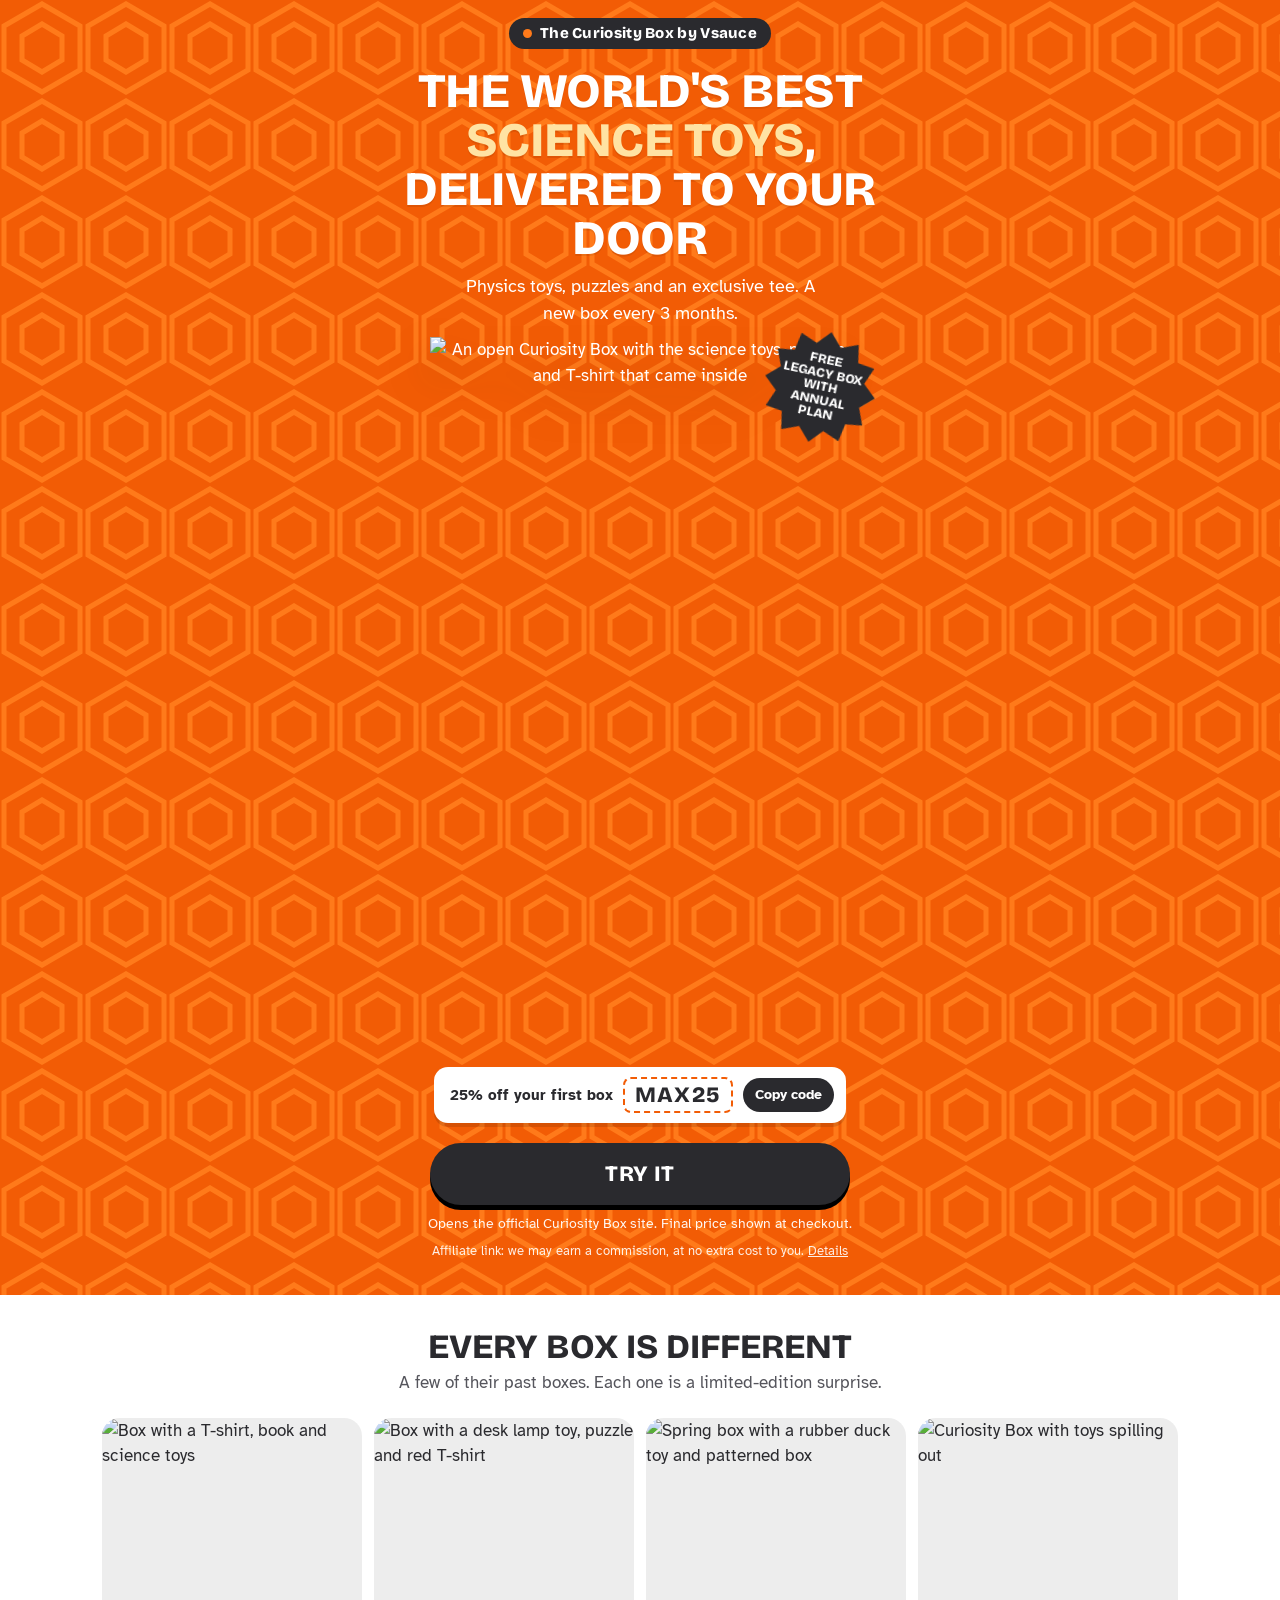
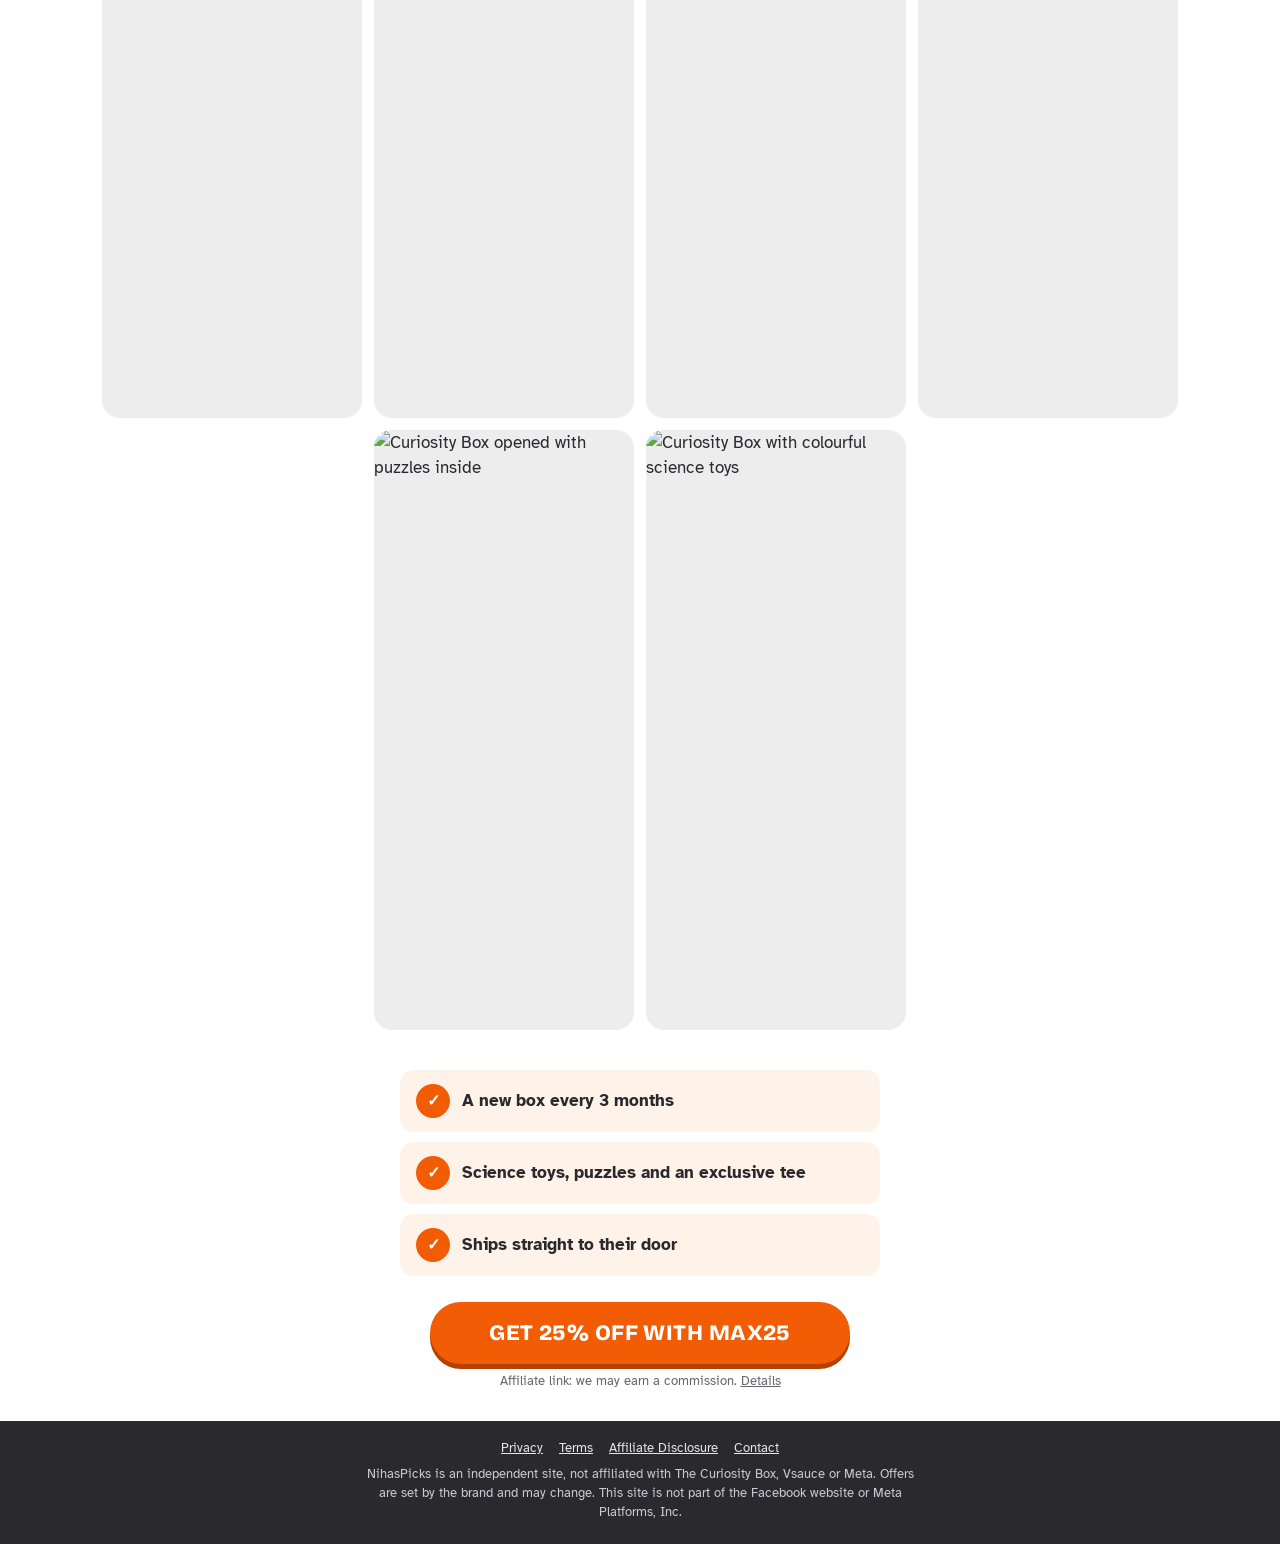
==== index.html @ 95ff89a7 "Lander: real box photos, past-boxes strip, disclosure moved under CTAs Co-Authored-By: Claude Opus 5" ====
<!doctype html>
<html lang="en">
<head>
<meta charset="utf-8">
<meta name="viewport" content="width=device-width,initial-scale=1,viewport-fit=cover">
<title>The World's Best Science Toys, Delivered | NihasPicks</title>
<meta name="description" content="The Curiosity Box from Vsauce: science toys, puzzles and an exclusive tee, delivered every 3 months. 25% off the first box with code MAX25.">
<link rel="canonical" href="https://nihaspicks.com/">
<meta name="theme-color" content="#F25C05">
<link rel="icon" href="/favicon.svg" type="image/svg+xml">
<link rel="preload" href="/assets/fonts/bricolage-grotesque-latin-800-normal.woff2" as="font" type="font/woff2" crossorigin>
<script defer src="/assets/main.js?v=1795293245"></script>
<style>
@font-face{font-family:"Bricolage";src:url(/assets/fonts/bricolage-grotesque-latin-800-normal.woff2) format("woff2");font-weight:800;font-display:swap}
@font-face{font-family:"Atkinson";src:url(/assets/fonts/atkinson-hyperlegible-latin-400-normal.woff2) format("woff2");font-weight:400;font-display:swap}
@font-face{font-family:"Atkinson";src:url(/assets/fonts/atkinson-hyperlegible-latin-700-normal.woff2) format("woff2");font-weight:700;font-display:swap}
:root{--orange:#F25C05;--orange-2:#FF7A1A;--cream:#FFE3A3;--char:#2A2A2E}
*{box-sizing:border-box}
html,body{margin:0}
body{font:400 17px/1.5 "Atkinson",system-ui,sans-serif;color:var(--char);background:#fff}
a{color:inherit}
:focus-visible{outline:3px solid var(--cream);outline-offset:3px}

.top{font-size:12px;text-align:center;color:#fff;opacity:.9;padding:8px 14px}
.top a{color:#fff}

.banner{position:relative;overflow:hidden;color:#fff;text-align:center;padding:18px 20px 34px;
  background-color:var(--orange);
  background-image:url("data:image/svg+xml,%3Csvg xmlns='http://www.w3.org/2000/svg' width='84' height='97' viewBox='0 0 84 97'%3E%3Cg fill='none' stroke='%23FF7A1A' stroke-width='5'%3E%3Cpath d='M42 4 L80 26 L80 70 L42 92 L4 70 L4 26 Z'/%3E%3Cpath d='M42 24 L62 36 L62 60 L42 72 L22 60 L22 36 Z'/%3E%3C/g%3E%3C/svg%3E");
  background-size:84px 97px}
.inner{max-width:520px;margin:0 auto;position:relative}
.brand{font:800 15px/1 "Bricolage",sans-serif;letter-spacing:.02em;display:inline-flex;gap:8px;align-items:center;background:var(--char);color:#fff;padding:8px 14px;border-radius:999px}
.brand i{width:9px;height:9px;border-radius:50%;background:var(--orange-2)}
h1{font:800 clamp(30px,8.6vw,48px)/1.02 "Bricolage",sans-serif;text-transform:uppercase;letter-spacing:-.01em;margin:18px 0 10px;text-shadow:0 2px 0 rgba(0,0,0,.08)}
h1 span{color:var(--cream)}
.sub{font-size:18px;margin:0 auto 6px;max-width:30ch}

.stage{position:relative}

.burst{position:absolute;right:-4px;top:-6px;width:112px;height:112px;display:flex;align-items:center;justify-content:center;text-align:center;padding:14px;
  font:800 13px/1.05 "Bricolage",sans-serif;text-transform:uppercase;color:#fff;background:var(--char);transform:rotate(12deg);
  clip-path:polygon(50% 0,61% 12%,76% 6%,79% 22%,94% 24%,88% 39%,100% 50%,88% 61%,94% 76%,79% 78%,76% 94%,61% 88%,50% 100%,39% 88%,24% 94%,21% 78%,6% 76%,12% 61%,0 50%,12% 39%,6% 24%,21% 22%,24% 6%,39% 12%)}
@media(min-width:560px){.burst{right:24px}}

.code{display:inline-flex;flex-wrap:wrap;justify-content:center;align-items:center;gap:10px;margin:12px 0 0;background:#fff;color:var(--char);border-radius:14px;padding:10px 12px 10px 16px;font-size:15px;font-weight:700;box-shadow:0 4px 0 rgba(0,0,0,.12)}
.code b{font:800 22px/1 "Bricolage",sans-serif;letter-spacing:.06em;border:2px dashed var(--orange);padding:5px 10px;border-radius:8px}
.code button{font:700 14px/1 "Atkinson",sans-serif;border:0;background:var(--char);color:#fff;border-radius:999px;padding:10px 12px;cursor:pointer}

.cta{display:block;max-width:420px;margin:20px auto 8px;background:var(--char);color:#fff;text-decoration:none;font:800 22px/1 "Bricolage",sans-serif;text-transform:uppercase;letter-spacing:.02em;border-radius:999px;padding:20px 24px;box-shadow:0 5px 0 #000}
.cta:active{transform:translateY(3px);box-shadow:0 2px 0 #000}
.note{font-size:14px;opacity:.95;margin:0}

.foot{background:var(--char);color:#c9c9cf;font-size:12.5px;padding:18px 20px 22px;text-align:center}
.foot nav{display:flex;flex-wrap:wrap;justify-content:center;gap:4px 16px;margin-bottom:8px}
.foot a{color:#e6e6ea}
.foot p{max-width:560px;margin:0 auto}

.consent{position:fixed;left:12px;right:12px;bottom:12px;max-width:520px;margin:0 auto;background:#fff;color:var(--char);border-radius:12px;box-shadow:0 14px 30px -12px rgba(0,0,0,.35);padding:16px 18px;font-size:15px;z-index:30;display:none}
.consent.show{display:block}
.consent .row{display:flex;gap:10px;margin-top:12px}
.consent button{flex:1;border-radius:999px;padding:11px;font:700 15px/1 "Atkinson",sans-serif;cursor:pointer;border:1px solid #ccc;background:#fff}
.consent button.primary{background:var(--char);color:#fff;border-color:var(--char)}
@media (prefers-reduced-motion:no-preference){.hero-img{animation:pop .6s cubic-bezier(.2,1.4,.4,1) both}@keyframes pop{from{transform:translateY(16px) scale(.94);opacity:0}}}

.hero-img{width:min(420px,92vw);margin:10px auto 0;display:block;filter:drop-shadow(0 22px 22px rgba(80,25,0,.35))}
.stage{position:relative}
.disc{font-size:12.5px;opacity:.9;margin:8px 0 0}
.disc a{color:#fff}

.boxes{background:#fff;color:var(--char);padding:34px 0 30px}
.boxes h2{font:800 clamp(24px,6vw,34px)/1.05 "Bricolage",sans-serif;text-transform:uppercase;text-align:center;margin:0 20px 6px}
.boxes .lead{text-align:center;color:#55555c;margin:0 20px 18px}
.strip{display:flex;gap:12px;overflow-x:auto;scroll-snap-type:x mandatory;padding:4px 20px 14px;-webkit-overflow-scrolling:touch;scrollbar-width:none}
.strip::-webkit-scrollbar{display:none}
.strip figure{flex:0 0 72%;max-width:300px;margin:0;scroll-snap-align:center;background:#EDEDED;border-radius:18px;overflow:hidden}
.strip img{width:100%;aspect-ratio:1/1;object-fit:cover;display:block}
@media(min-width:900px){.strip{justify-content:center;flex-wrap:wrap;overflow:visible}.strip figure{flex-basis:260px}}
.hint{text-align:center;font-size:13px;color:#8a8a90;margin:0}
@media(min-width:900px){.hint{display:none}}

.facts{display:grid;gap:10px;max-width:520px;margin:26px auto 0;padding:0 20px;list-style:none}
.facts li{display:flex;gap:12px;align-items:center;background:#FFF3E9;border-radius:14px;padding:14px 16px;font-weight:700}
.facts li span{flex:0 0 34px;height:34px;border-radius:50%;background:var(--orange);color:#fff;display:flex;align-items:center;justify-content:center;font:800 16px/1 "Bricolage",sans-serif}
.again{max-width:520px;margin:0 auto;padding:6px 20px 0;text-align:center}
.again .cta{background:var(--orange);box-shadow:0 5px 0 #B54100}
.again .disc{color:#55555c}
.again .disc a{color:#55555c}
</style>
</head>
<body data-page="lander">

<main class="banner">
  <div class="inner">
    <span class="brand"><i></i>The Curiosity Box by Vsauce</span>
    <h1>The world's best <span>science toys</span>, delivered to your door</h1>
    <p class="sub">Physics toys, puzzles and an exclusive tee. A new box every 3 months.</p>

    <div class="stage">
      <img class="hero-img" src="https://cdn.shopify.com/s/files/1/0328/3602/6508/files/golden2024_setting_v2_1.png?width=900" width="900" height="718" alt="An open Curiosity Box with the science toys, puzzles and T-shirt that came inside" fetchpriority="high">
      <div class="burst">Free Legacy Box with annual plan</div>
    </div>

    <div class="code">25% off your first box <b>MAX25</b><button type="button" data-copy="MAX25">Copy code</button></div>

    <a class="cta" data-aff="home-cta" href="https://www.curiositybox.com/" data-href="https://afflat3e3.com/trk/lnk/993DE469-B85B-4026-9155-A42C27ABB56F/?o=26664&c=918277&a=804963&k=B3D18B2675C9BDAA4F6B37AB9E8E73CF&l=29279">Try it</a>
    <p class="note">Opens the official Curiosity Box site. Final price shown at checkout.</p>
    <p class="disc">Affiliate link: we may earn a commission, at no extra cost to you. <a href="/disclosure/">Details</a></p>
  </div>
</main>

<section class="boxes">
  <h2>Every box is different</h2>
  <p class="lead">A few of their past boxes. Each one is a limited-edition surprise.</p>
  <div class="strip">
      <figure><img src="https://cdn.shopify.com/s/files/1/0328/3602/6508/files/Group_118048.jpg?width=600" width="600" height="600" loading="lazy" alt="Box with a T-shirt, book and science toys"></figure>
      <figure><img src="https://cdn.shopify.com/s/files/1/0328/3602/6508/files/Group_118019.jpg?width=600" width="600" height="600" loading="lazy" alt="Box with a desk lamp toy, puzzle and red T-shirt"></figure>
      <figure><img src="https://cdn.shopify.com/s/files/1/0328/3602/6508/files/spring-box.png?width=600" width="600" height="600" loading="lazy" alt="Spring box with a rubber duck toy and patterned box"></figure>
      <figure><img src="https://cdn.shopify.com/s/files/1/0328/3602/6508/files/Group_10.png?width=600" width="600" height="600" loading="lazy" alt="Curiosity Box with toys spilling out"></figure>
      <figure><img src="https://cdn.shopify.com/s/files/1/0328/3602/6508/files/Group_9_1.png?width=600" width="600" height="600" loading="lazy" alt="Curiosity Box opened with puzzles inside"></figure>
      <figure><img src="https://cdn.shopify.com/s/files/1/0328/3602/6508/files/Group_8.png?width=600" width="600" height="600" loading="lazy" alt="Curiosity Box with colourful science toys"></figure>
  </div>
  <p class="hint">Swipe to see more</p>

  <ul class="facts">
    <li><span>✓</span>A new box every 3 months</li>
    <li><span>✓</span>Science toys, puzzles and an exclusive tee</li>
    <li><span>✓</span>Ships straight to their door</li>
  </ul>

  <div class="again">
    <a class="cta" data-aff="cta-bottom" href="https://www.curiositybox.com/" data-href="https://afflat3e3.com/trk/lnk/993DE469-B85B-4026-9155-A42C27ABB56F/?o=26664&c=918277&a=804963&k=B3D18B2675C9BDAA4F6B37AB9E8E73CF&l=29279">Get 25% off with MAX25</a>
    <p class="disc">Affiliate link: we may earn a commission. <a href="/disclosure/">Details</a></p>
  </div>
</section>

<footer class="foot">
  <nav><a href="/privacy/">Privacy</a><a href="/terms/">Terms</a><a href="/disclosure/">Affiliate Disclosure</a><a href="/contact/">Contact</a></nav>
  <p>NihasPicks is an independent site, not affiliated with The Curiosity Box, Vsauce or Meta. Offers are set by the brand and may change. This site is not part of the Facebook website or Meta Platforms, Inc.</p>
</footer>
</body>
</html>
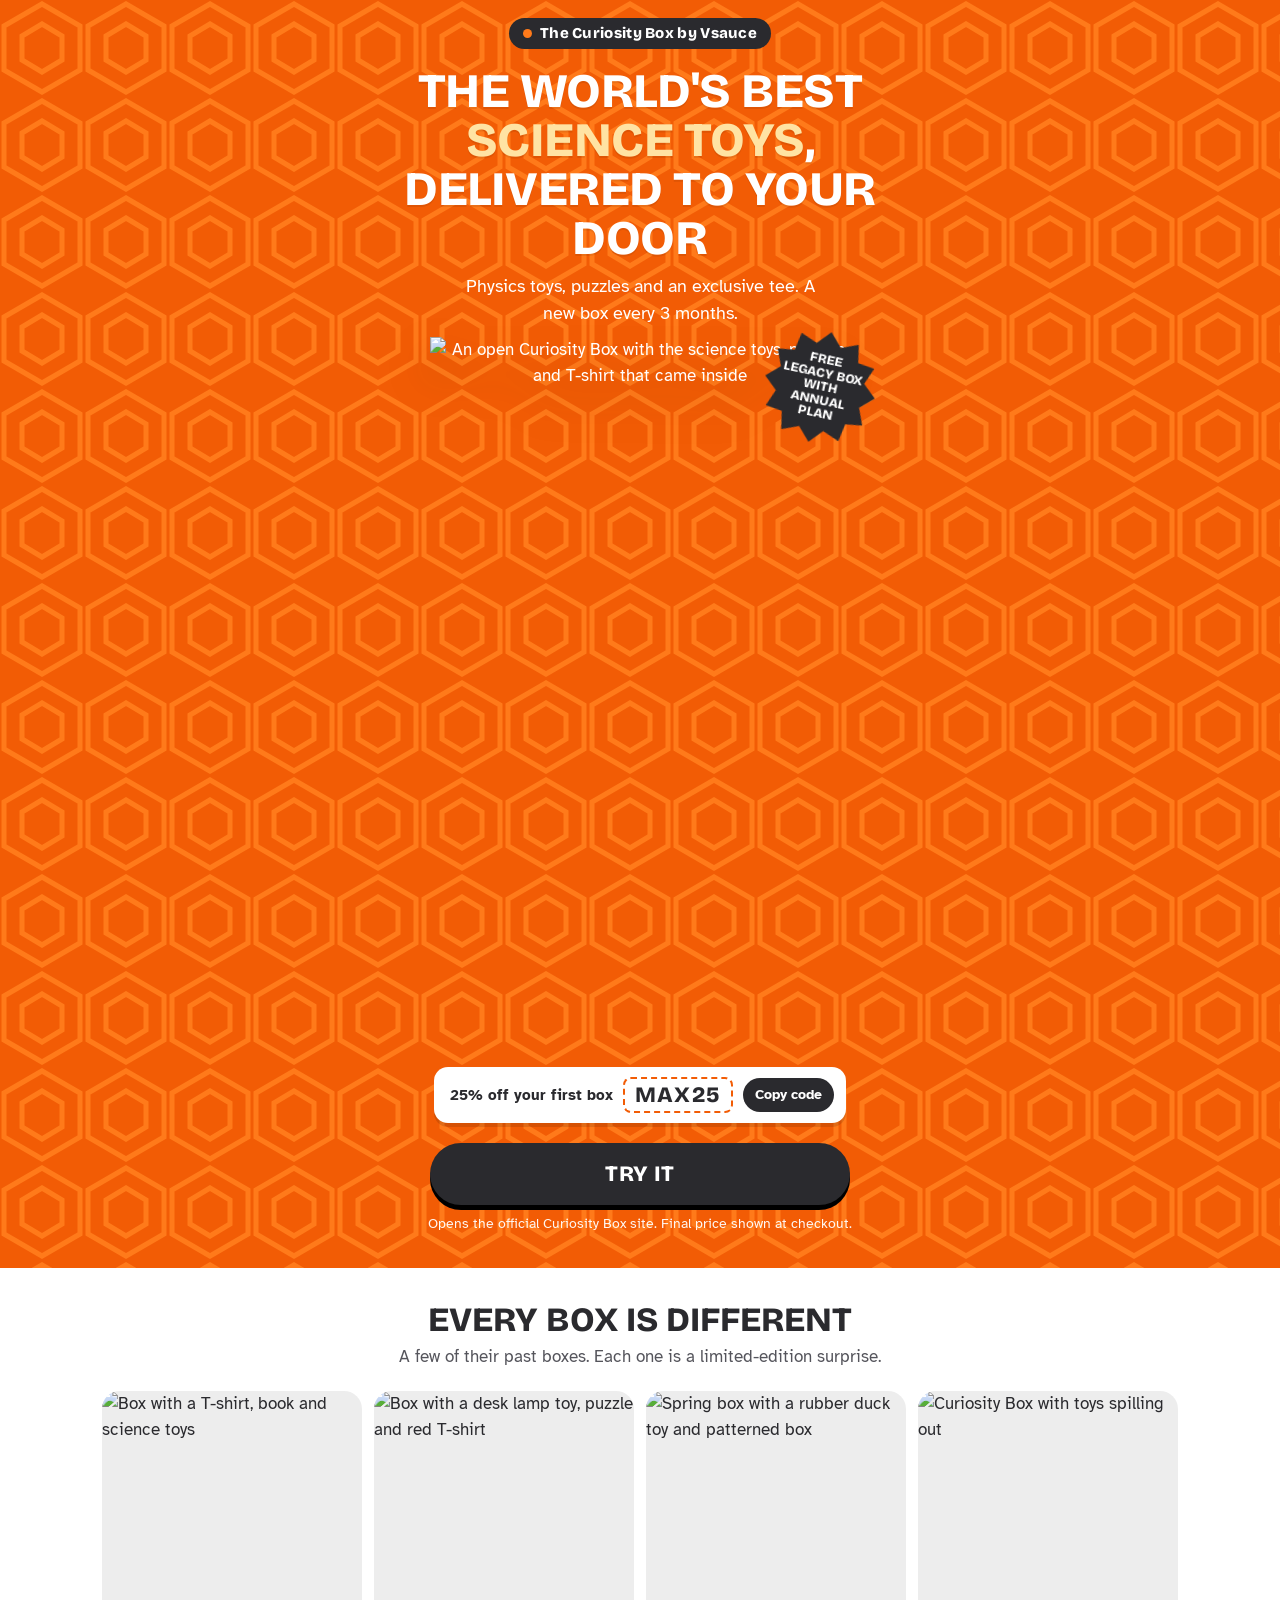
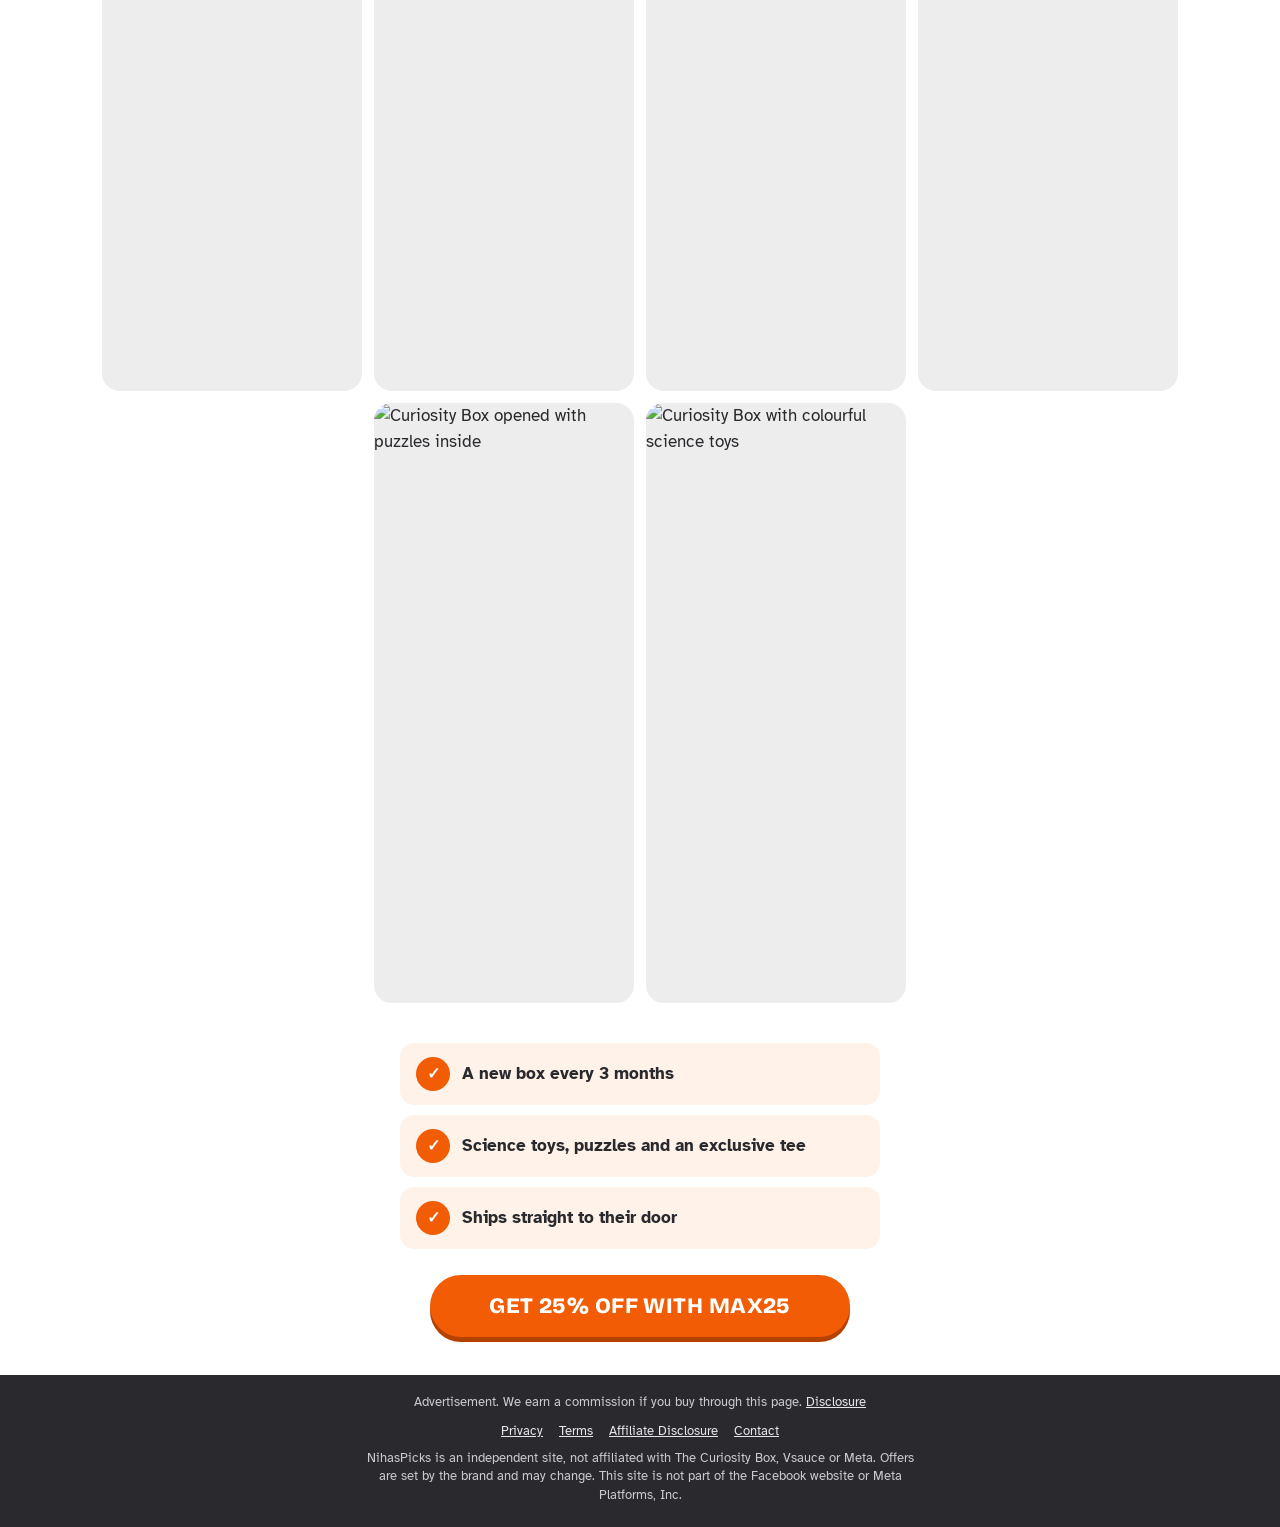
==== commit 6579b471: "Move affiliate disclosure to page footer Co-Authored-By: Claude Opus 5.5 <noreply@anthropic.com> Cla" ====
--- a/index.html
+++ b/index.html
@@ -104,7 +104,6 @@
 
     <a class="cta" data-aff="home-cta" href="https://www.curiositybox.com/" data-href="https://afflat3e3.com/trk/lnk/993DE469-B85B-4026-9155-A42C27ABB56F/?o=26664&c=918277&a=804963&k=B3D18B2675C9BDAA4F6B37AB9E8E73CF&l=29279">Try it</a>
     <p class="note">Opens the official Curiosity Box site. Final price shown at checkout.</p>
-    <p class="disc">Affiliate link: we may earn a commission, at no extra cost to you. <a href="/disclosure/">Details</a></p>
   </div>
 </main>
 
@@ -129,11 +128,11 @@
 
   <div class="again">
     <a class="cta" data-aff="cta-bottom" href="https://www.curiositybox.com/" data-href="https://afflat3e3.com/trk/lnk/993DE469-B85B-4026-9155-A42C27ABB56F/?o=26664&c=918277&a=804963&k=B3D18B2675C9BDAA4F6B37AB9E8E73CF&l=29279">Get 25% off with MAX25</a>
-    <p class="disc">Affiliate link: we may earn a commission. <a href="/disclosure/">Details</a></p>
   </div>
 </section>
 
 <footer class="foot">
+  <p style="margin-bottom:10px">Advertisement. We earn a commission if you buy through this page. <a href="/disclosure/">Disclosure</a></p>
   <nav><a href="/privacy/">Privacy</a><a href="/terms/">Terms</a><a href="/disclosure/">Affiliate Disclosure</a><a href="/contact/">Contact</a></nav>
   <p>NihasPicks is an independent site, not affiliated with The Curiosity Box, Vsauce or Meta. Offers are set by the brand and may change. This site is not part of the Facebook website or Meta Platforms, Inc.</p>
 </footer>
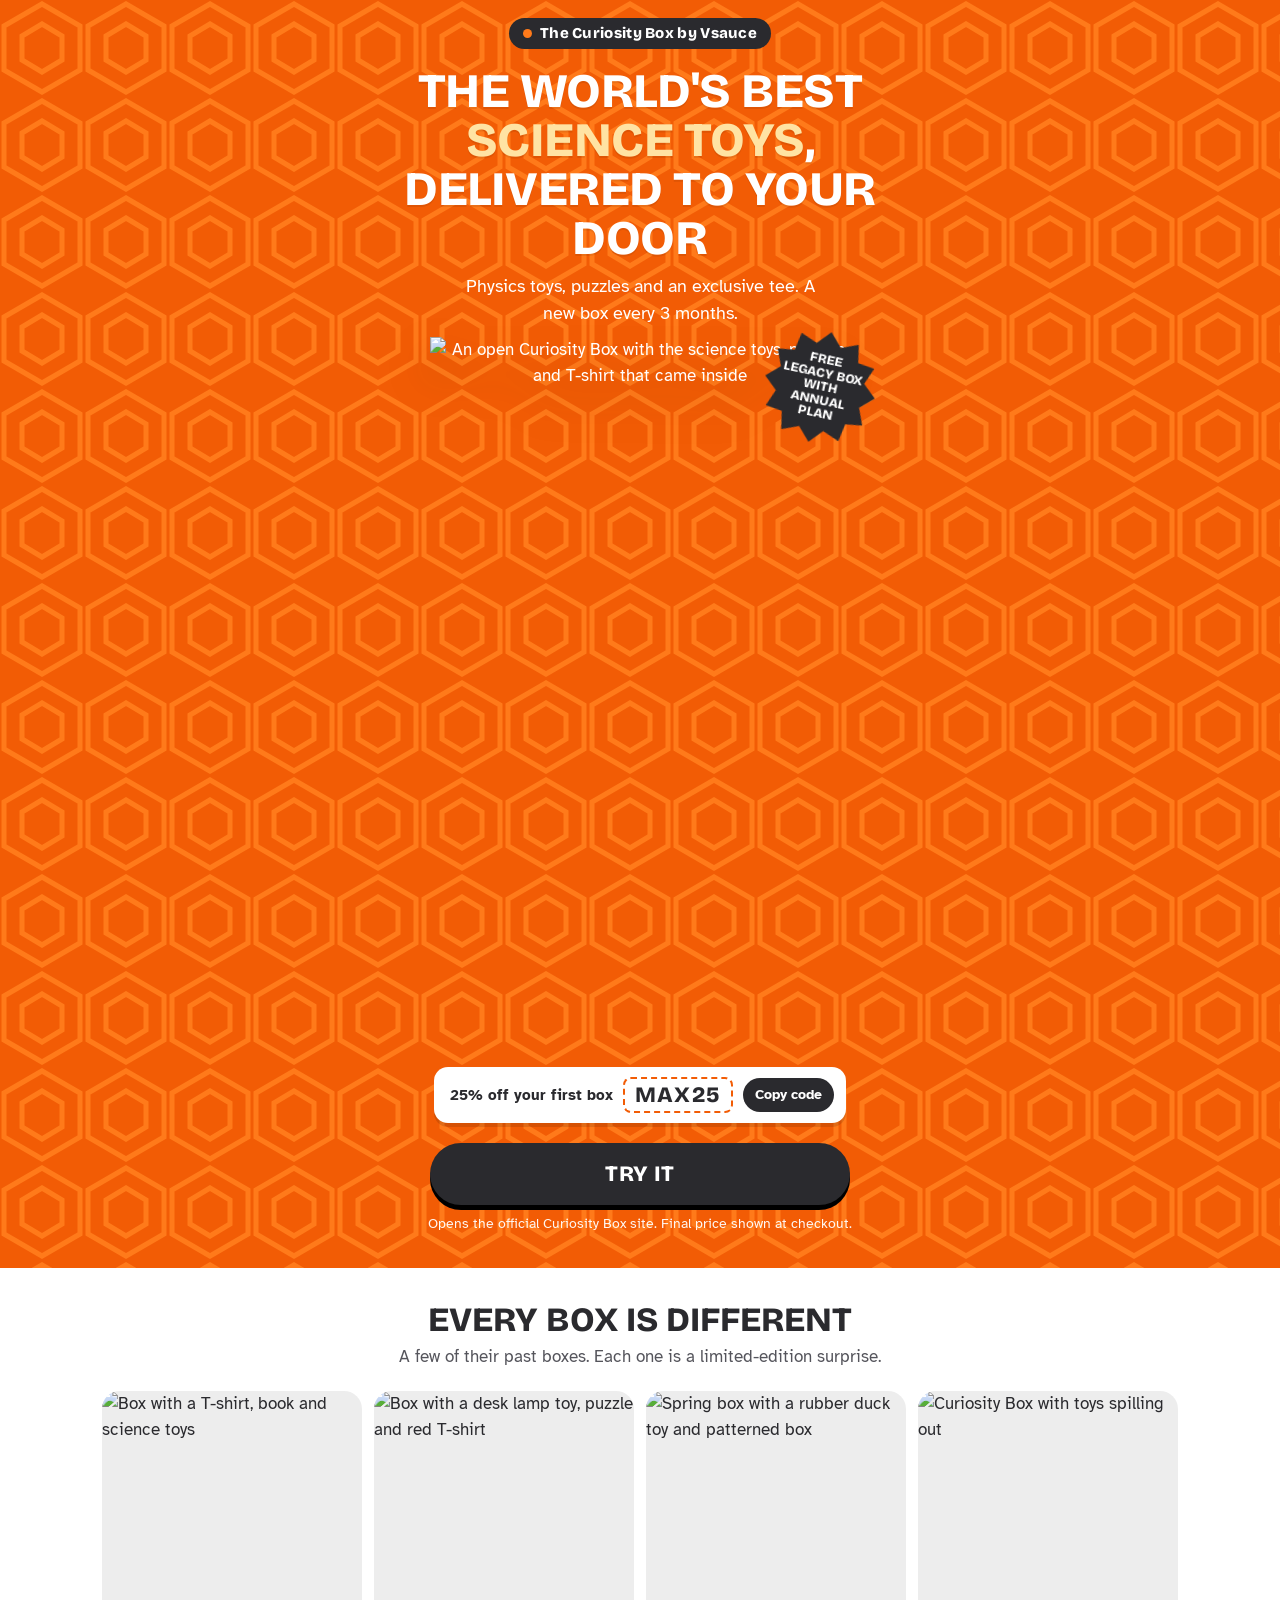
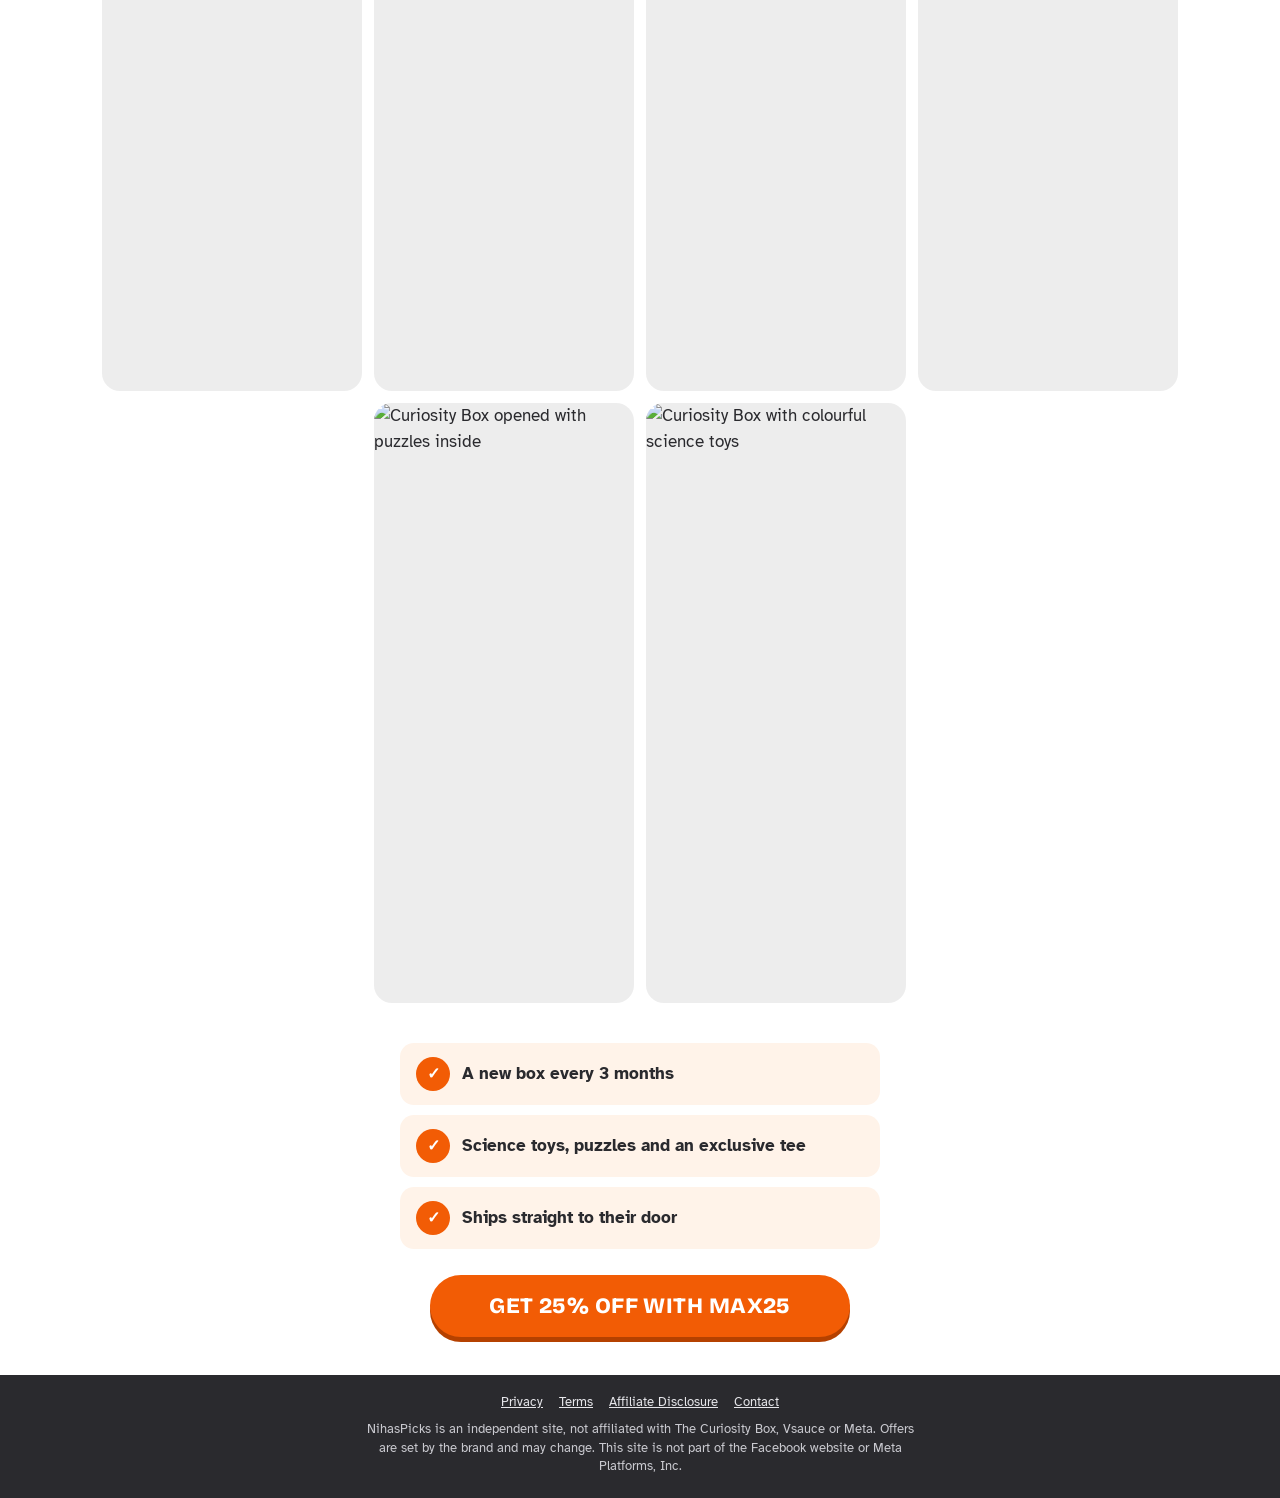
==== commit e17f1ad4: "Remove footer advertisement line Co-Authored-By: Claude Opus 5.5 <noreply@anthropic.com> Claude-Sess" ====
--- a/index.html
+++ b/index.html
@@ -132,7 +132,6 @@
 </section>
 
 <footer class="foot">
-  <p style="margin-bottom:10px">Advertisement. We earn a commission if you buy through this page. <a href="/disclosure/">Disclosure</a></p>
   <nav><a href="/privacy/">Privacy</a><a href="/terms/">Terms</a><a href="/disclosure/">Affiliate Disclosure</a><a href="/contact/">Contact</a></nav>
   <p>NihasPicks is an independent site, not affiliated with The Curiosity Box, Vsauce or Meta. Offers are set by the brand and may change. This site is not part of the Facebook website or Meta Platforms, Inc.</p>
 </footer>
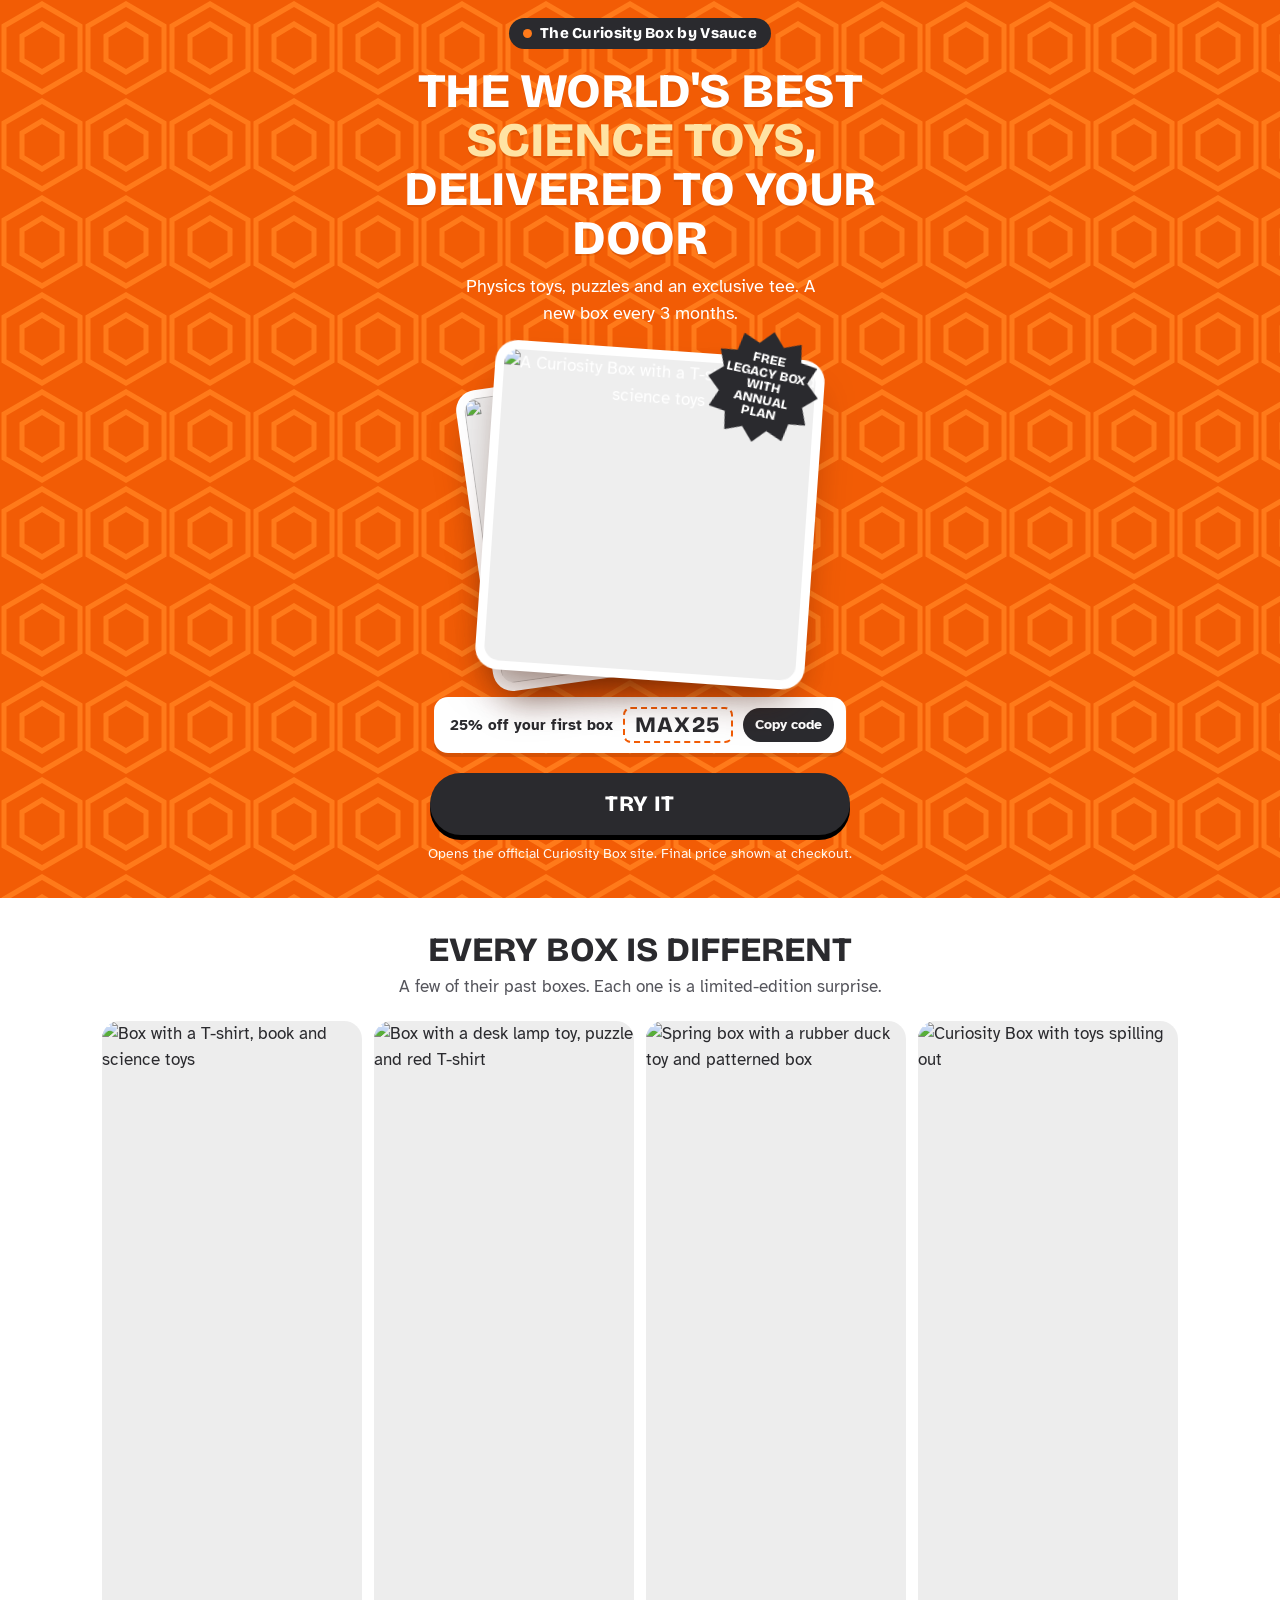
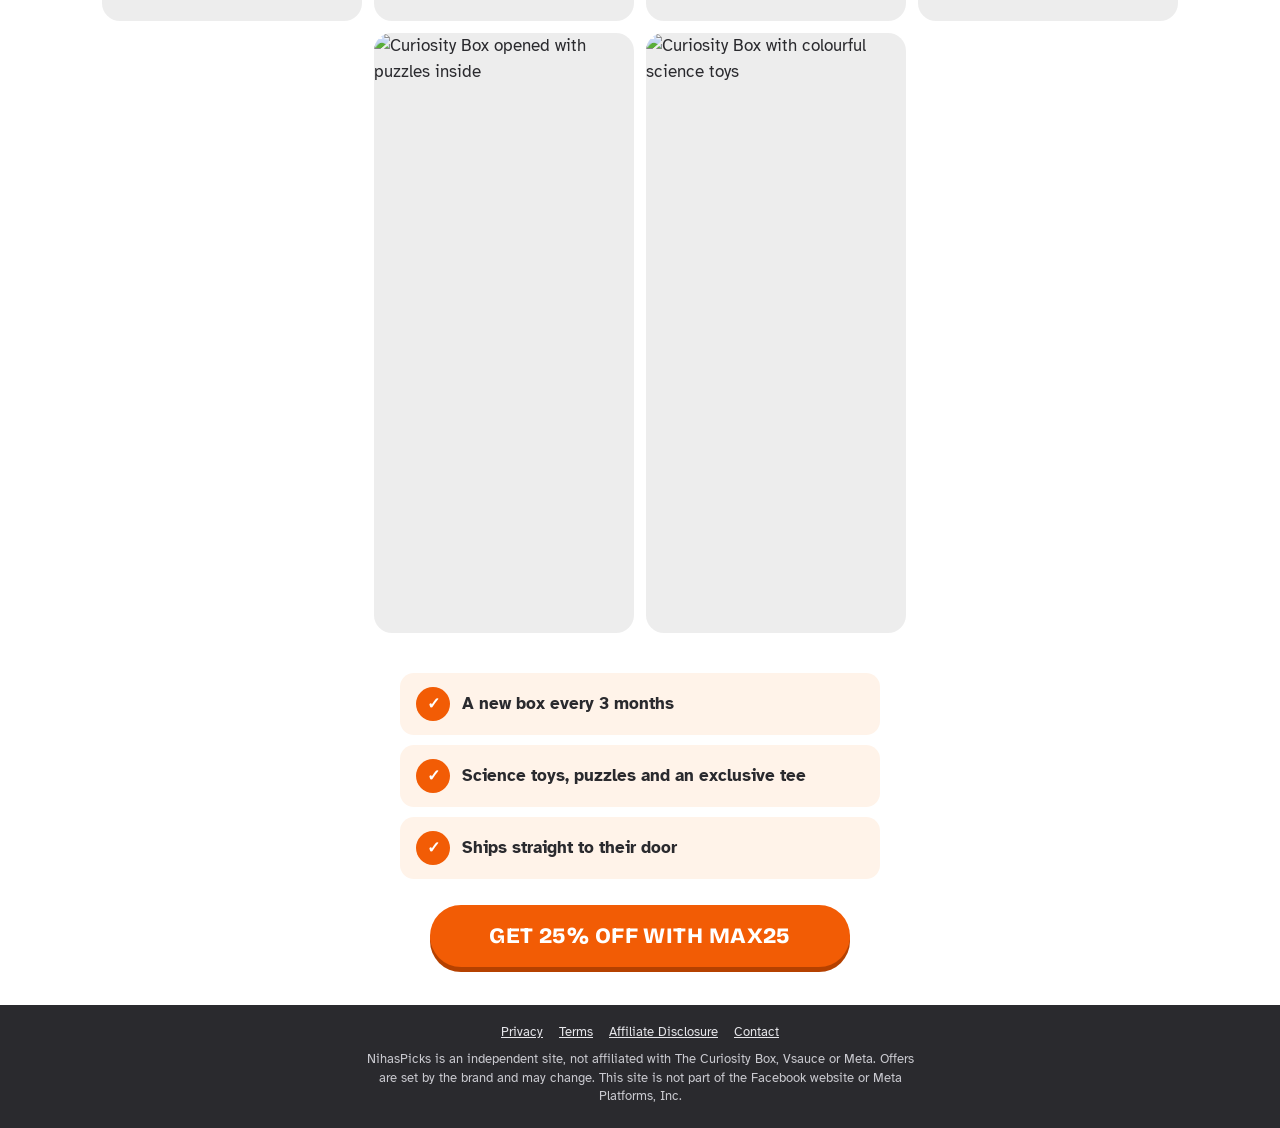
==== commit 7c0888c0: "Hero: stacked photo cards of real boxes Co-Authored-By: Claude Opus 5.5 <noreply@anthropic.com> Clau" ====
--- a/index.html
+++ b/index.html
@@ -85,6 +85,13 @@
 .again .cta{background:var(--orange);box-shadow:0 5px 0 #B54100}
 .again .disc{color:#55555c}
 .again .disc a{color:#55555c}
+.stack{position:relative;width:min(330px,82vw);aspect-ratio:1/1;margin:22px auto 6px}
+.stack .card{position:absolute;inset:0;background:#fff;border-radius:22px;padding:9px;box-shadow:0 24px 40px -14px rgba(70,20,0,.55)}
+.stack .card img{width:100%;height:100%;object-fit:cover;border-radius:15px;display:block;background:#eee}
+.stack .back{transform:rotate(-8deg) translate(-16px,6px) scale(.92)}
+.stack .front{transform:rotate(4deg) translate(10px,0)}
+.stack .burst{right:-14px;top:-18px;z-index:3}
+@media (prefers-reduced-motion:no-preference){.stack .front{animation:deal .7s cubic-bezier(.2,1.3,.4,1) .1s both}@keyframes deal{from{transform:rotate(-8deg) translate(-16px,6px) scale(.92)}}}
 </style>
 </head>
 <body data-page="lander">
@@ -96,8 +103,11 @@
     <p class="sub">Physics toys, puzzles and an exclusive tee. A new box every 3 months.</p>
 
     <div class="stage">
-      <img class="hero-img" src="https://cdn.shopify.com/s/files/1/0328/3602/6508/files/golden2024_setting_v2_1.png?width=900" width="900" height="718" alt="An open Curiosity Box with the science toys, puzzles and T-shirt that came inside" fetchpriority="high">
-      <div class="burst">Free Legacy Box with annual plan</div>
+      <div class="stack">
+        <div class="card back"><img src="https://cdn.shopify.com/s/files/1/0328/3602/6508/files/Group_118019.jpg?width=700" width="700" height="700" alt=""></div>
+        <div class="card front"><img src="https://cdn.shopify.com/s/files/1/0328/3602/6508/files/Group_118048.jpg?width=700" width="700" height="700" alt="A Curiosity Box with a T-shirt, book and science toys" fetchpriority="high"></div>
+        <div class="burst">Free Legacy Box with annual plan</div>
+      </div>
     </div>
 
     <div class="code">25% off your first box <b>MAX25</b><button type="button" data-copy="MAX25">Copy code</button></div>
@@ -111,7 +121,7 @@
   <h2>Every box is different</h2>
   <p class="lead">A few of their past boxes. Each one is a limited-edition surprise.</p>
   <div class="strip">
-      <figure><img src="https://cdn.shopify.com/s/files/1/0328/3602/6508/files/Group_118048.jpg?width=600" width="600" height="600" loading="lazy" alt="Box with a T-shirt, book and science toys"></figure>
+      <figure><img src="https://cdn.shopify.com/s/files/1/0328/3602/6508/files/Group_11.png?width=600" width="600" height="600" loading="lazy" alt="Box with a T-shirt, book and science toys"></figure>
       <figure><img src="https://cdn.shopify.com/s/files/1/0328/3602/6508/files/Group_118019.jpg?width=600" width="600" height="600" loading="lazy" alt="Box with a desk lamp toy, puzzle and red T-shirt"></figure>
       <figure><img src="https://cdn.shopify.com/s/files/1/0328/3602/6508/files/spring-box.png?width=600" width="600" height="600" loading="lazy" alt="Spring box with a rubber duck toy and patterned box"></figure>
       <figure><img src="https://cdn.shopify.com/s/files/1/0328/3602/6508/files/Group_10.png?width=600" width="600" height="600" loading="lazy" alt="Curiosity Box with toys spilling out"></figure>
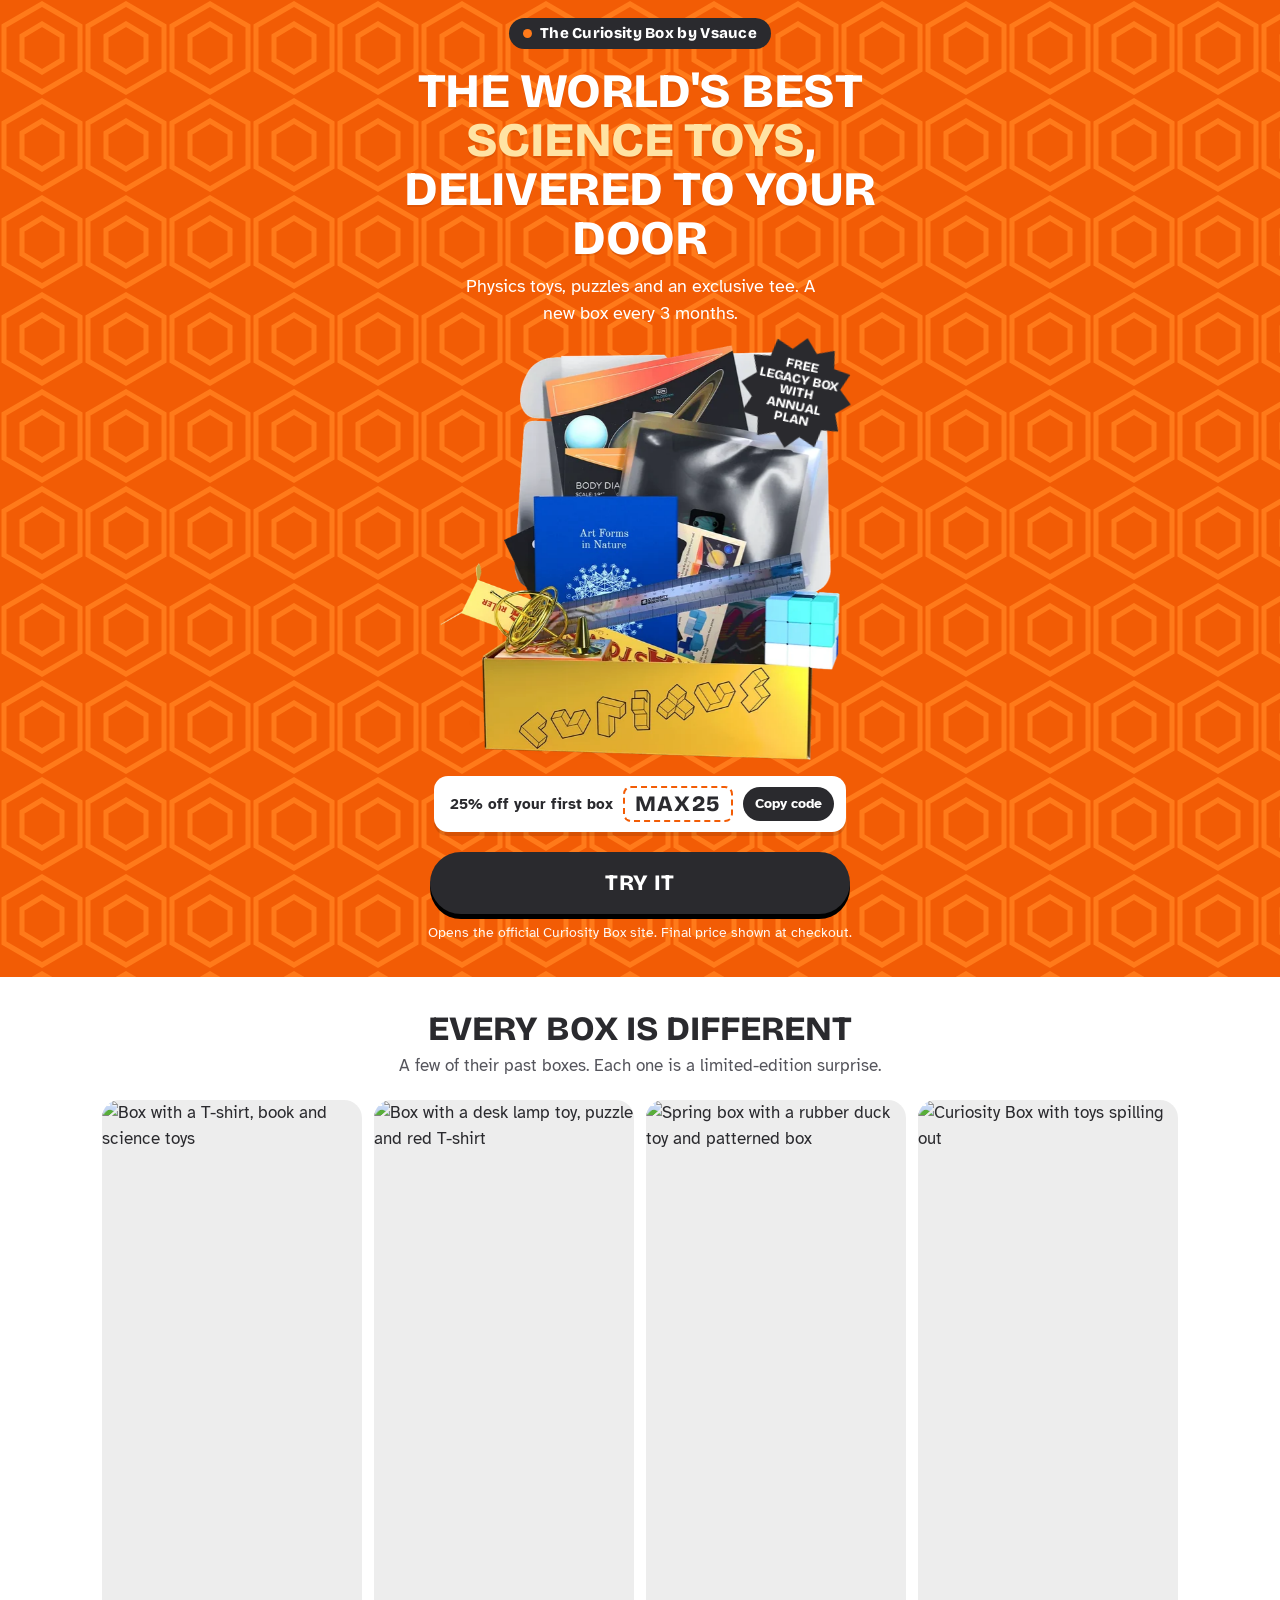
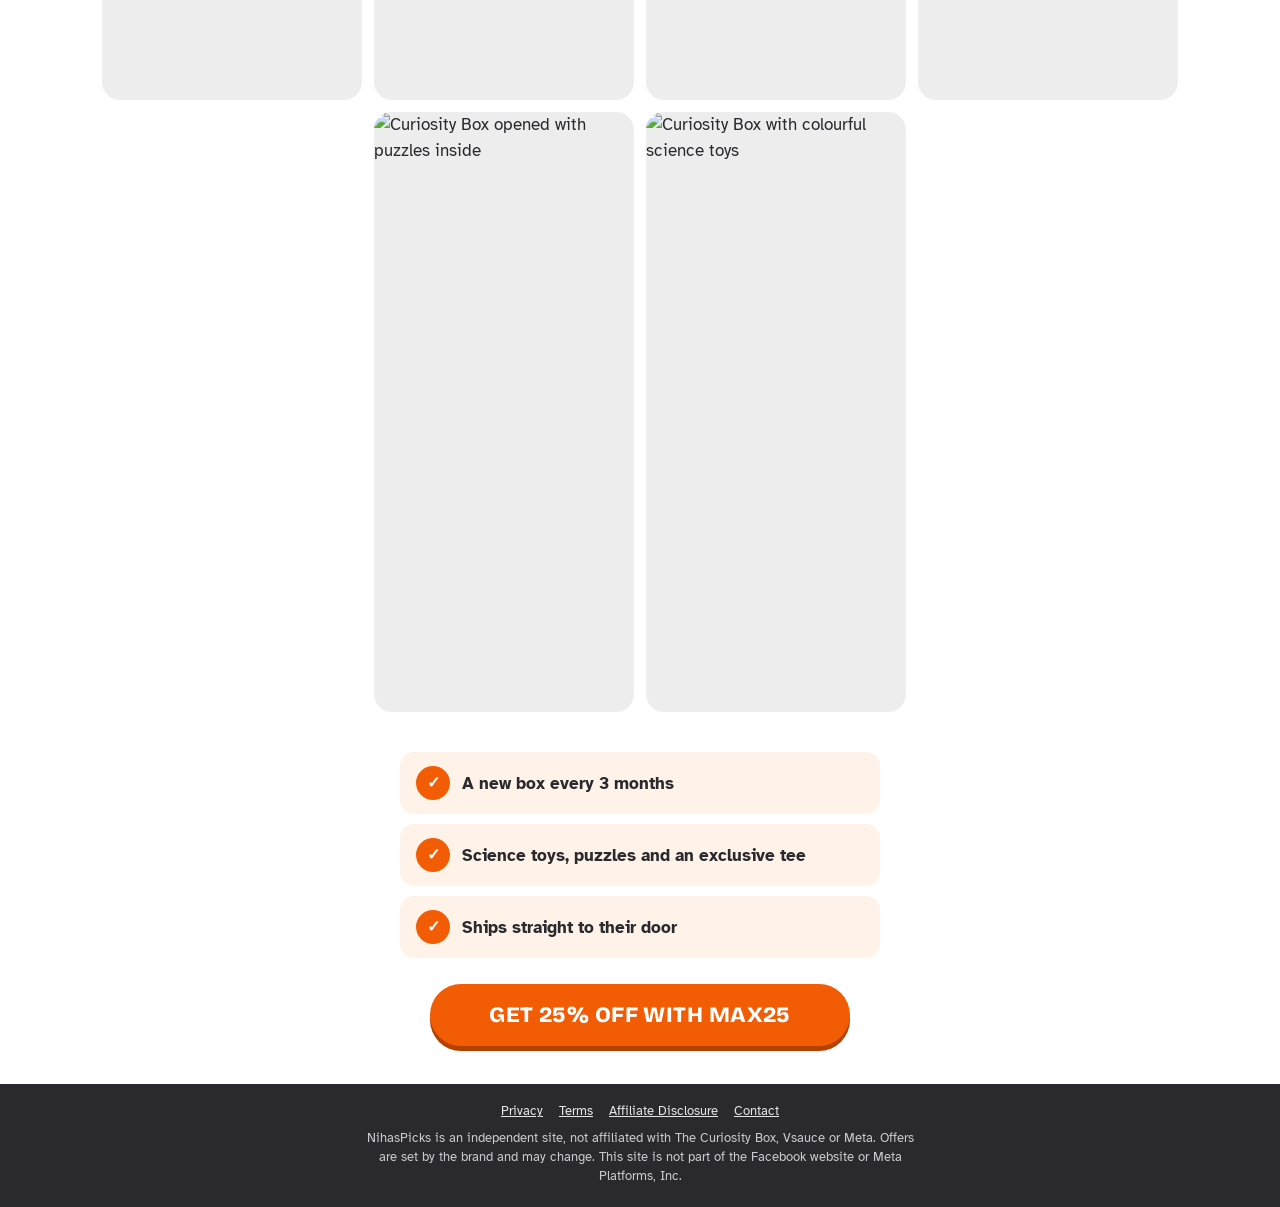
==== commit bdbb759d: "Hero: use the open golden box image (self-hosted WebP) Co-Authored-By: Claude Opus 5.5 <noreply@anth" ====
--- a/index.html
+++ b/index.html
@@ -92,6 +92,11 @@
 .stack .front{transform:rotate(4deg) translate(10px,0)}
 .stack .burst{right:-14px;top:-18px;z-index:3}
 @media (prefers-reduced-motion:no-preference){.stack .front{animation:deal .7s cubic-bezier(.2,1.3,.4,1) .1s both}@keyframes deal{from{transform:rotate(-8deg) translate(-16px,6px) scale(.92)}}}
+.hero-box{position:relative;width:min(400px,84vw);margin:18px auto 4px}
+.hero-box::before{content:"";position:absolute;left:8%;right:8%;bottom:2%;height:14%;background:radial-gradient(closest-side,rgba(70,20,0,.45),transparent);filter:blur(6px);z-index:0}
+.hero-box img{position:relative;z-index:1;width:100%;height:auto;display:block}
+.hero-box .burst{right:-12px;top:-8px;z-index:2}
+@media (prefers-reduced-motion:no-preference){.hero-box img{animation:pop .7s cubic-bezier(.2,1.35,.4,1) both}}
 </style>
 </head>
 <body data-page="lander">
@@ -103,9 +108,8 @@
     <p class="sub">Physics toys, puzzles and an exclusive tee. A new box every 3 months.</p>
 
     <div class="stage">
-      <div class="stack">
-        <div class="card back"><img src="https://cdn.shopify.com/s/files/1/0328/3602/6508/files/Group_118019.jpg?width=700" width="700" height="700" alt=""></div>
-        <div class="card front"><img src="https://cdn.shopify.com/s/files/1/0328/3602/6508/files/Group_118048.jpg?width=700" width="700" height="700" alt="A Curiosity Box with a T-shirt, book and science toys" fetchpriority="high"></div>
+      <div class="hero-box">
+        <img src="/assets/hero-box-900.webp" srcset="/assets/hero-box-600.webp 600w, /assets/hero-box-900.webp 900w" sizes="(max-width:600px) 84vw, 400px" width="900" height="935" alt="An open Curiosity Box packed with a gyroscope, a puzzle cube, a book, a ruler and a poster" fetchpriority="high">
         <div class="burst">Free Legacy Box with annual plan</div>
       </div>
     </div>
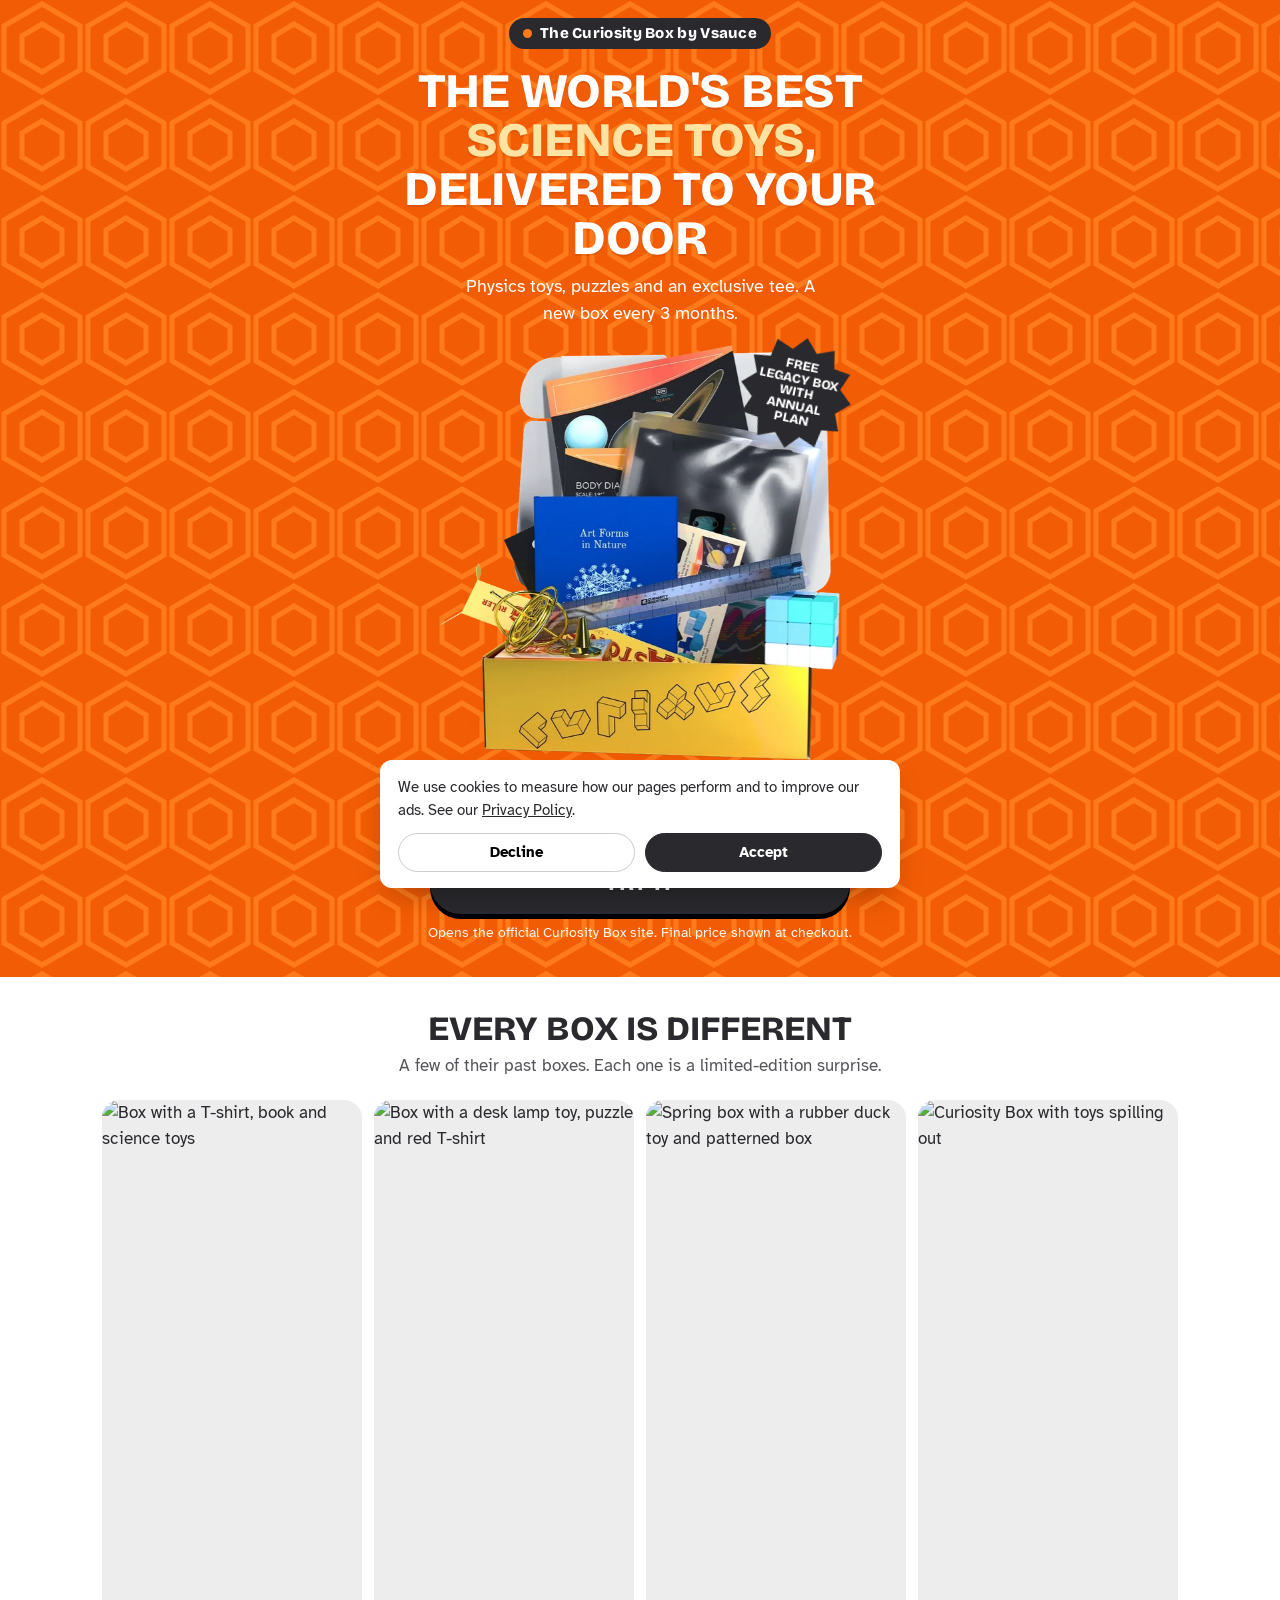
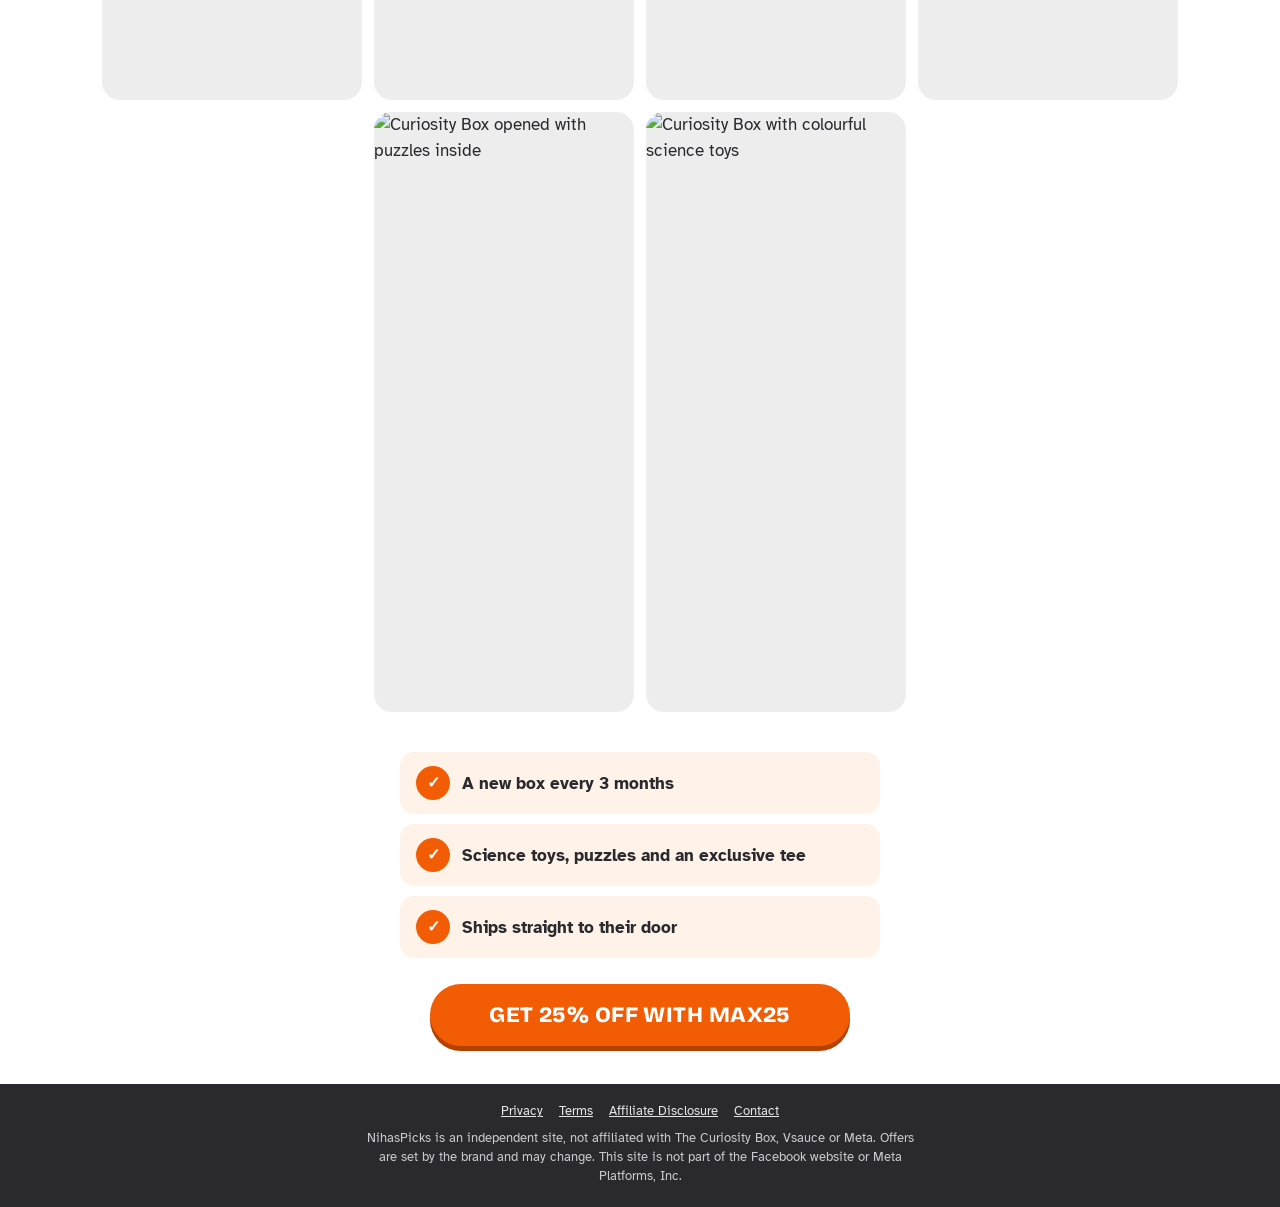
==== commit e8b59d1d: "Add Meta Pixel ID Co-Authored-By: Claude Opus 5.5 <noreply@anthropic.com> Claude-Session: https://cl" ====
--- a/index.html
+++ b/index.html
@@ -9,7 +9,7 @@
 <meta name="theme-color" content="#F25C05">
 <link rel="icon" href="/favicon.svg" type="image/svg+xml">
 <link rel="preload" href="/assets/fonts/bricolage-grotesque-latin-800-normal.woff2" as="font" type="font/woff2" crossorigin>
-<script defer src="/assets/main.js?v=1795293245"></script>
+<script defer src="/assets/main.js?v=1795300921"></script>
 <style>
 @font-face{font-family:"Bricolage";src:url(/assets/fonts/bricolage-grotesque-latin-800-normal.woff2) format("woff2");font-weight:800;font-display:swap}
 @font-face{font-family:"Atkinson";src:url(/assets/fonts/atkinson-hyperlegible-latin-400-normal.woff2) format("woff2");font-weight:400;font-display:swap}
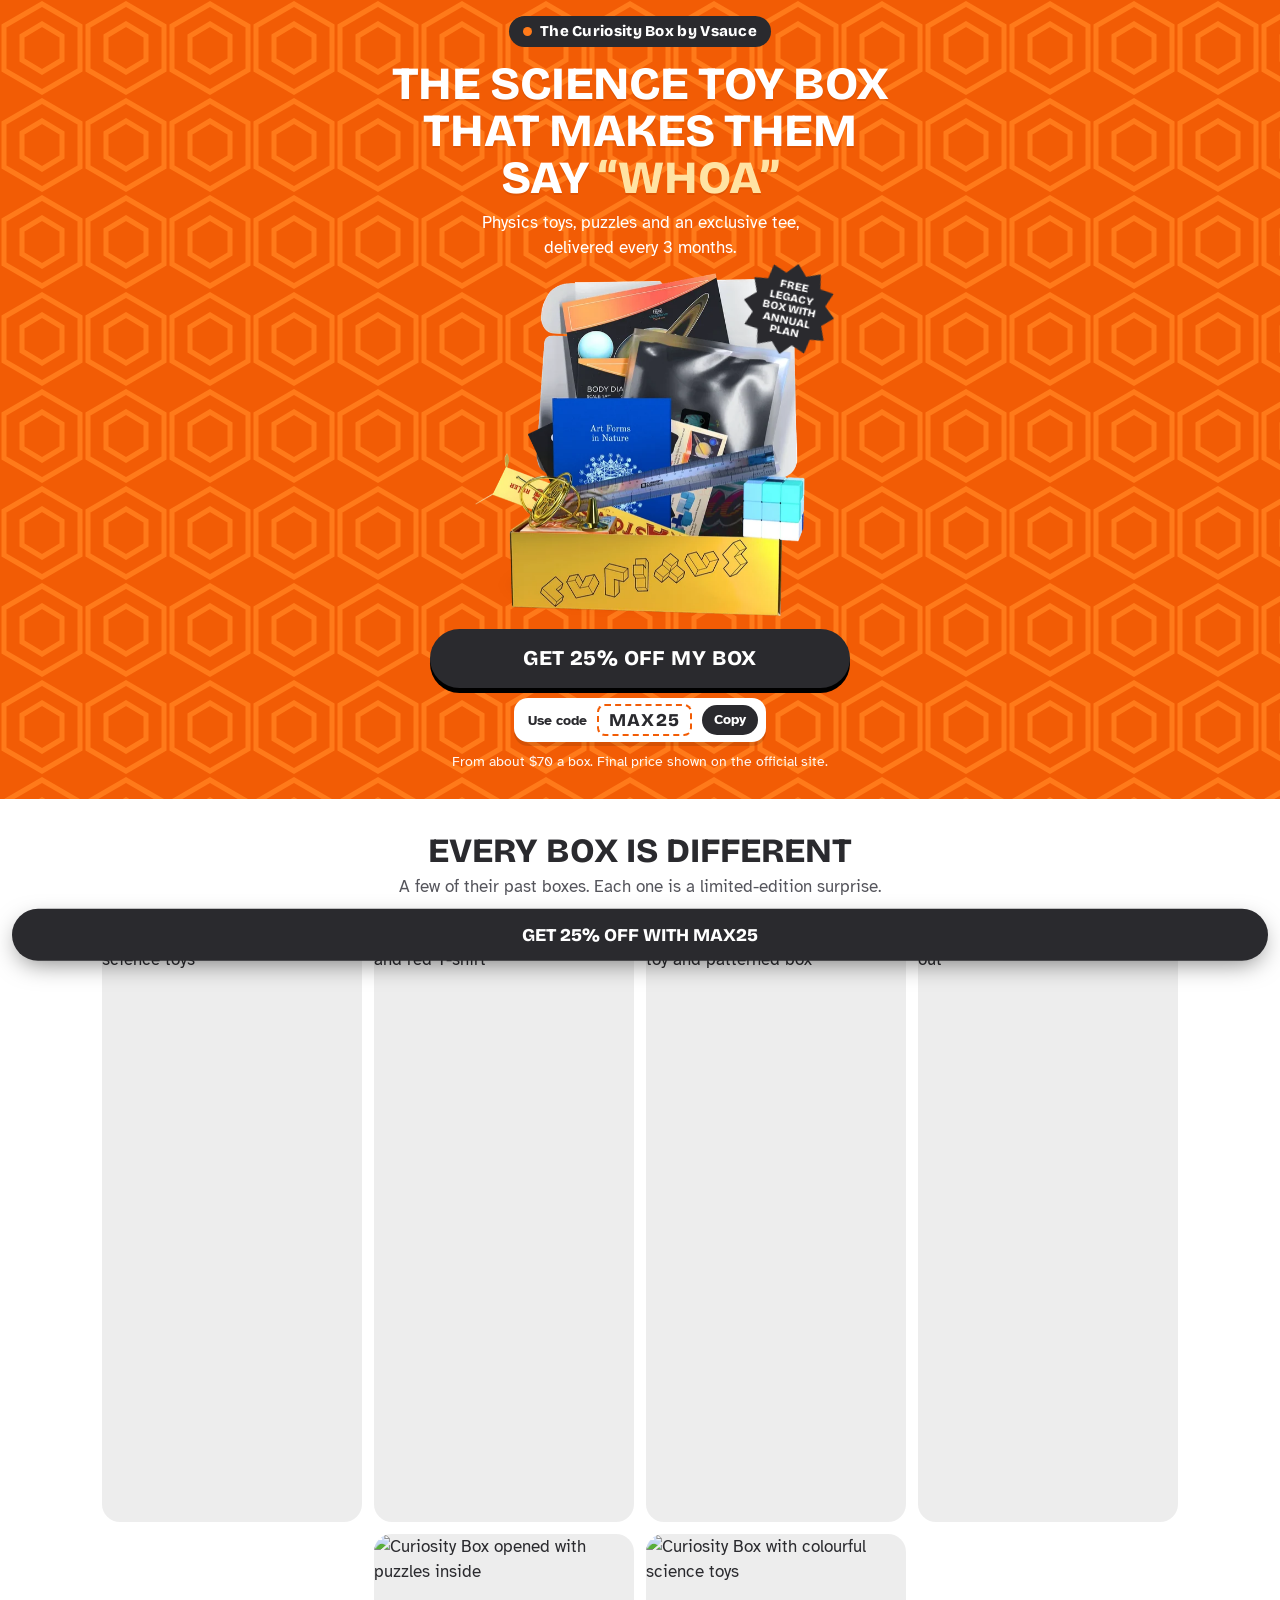
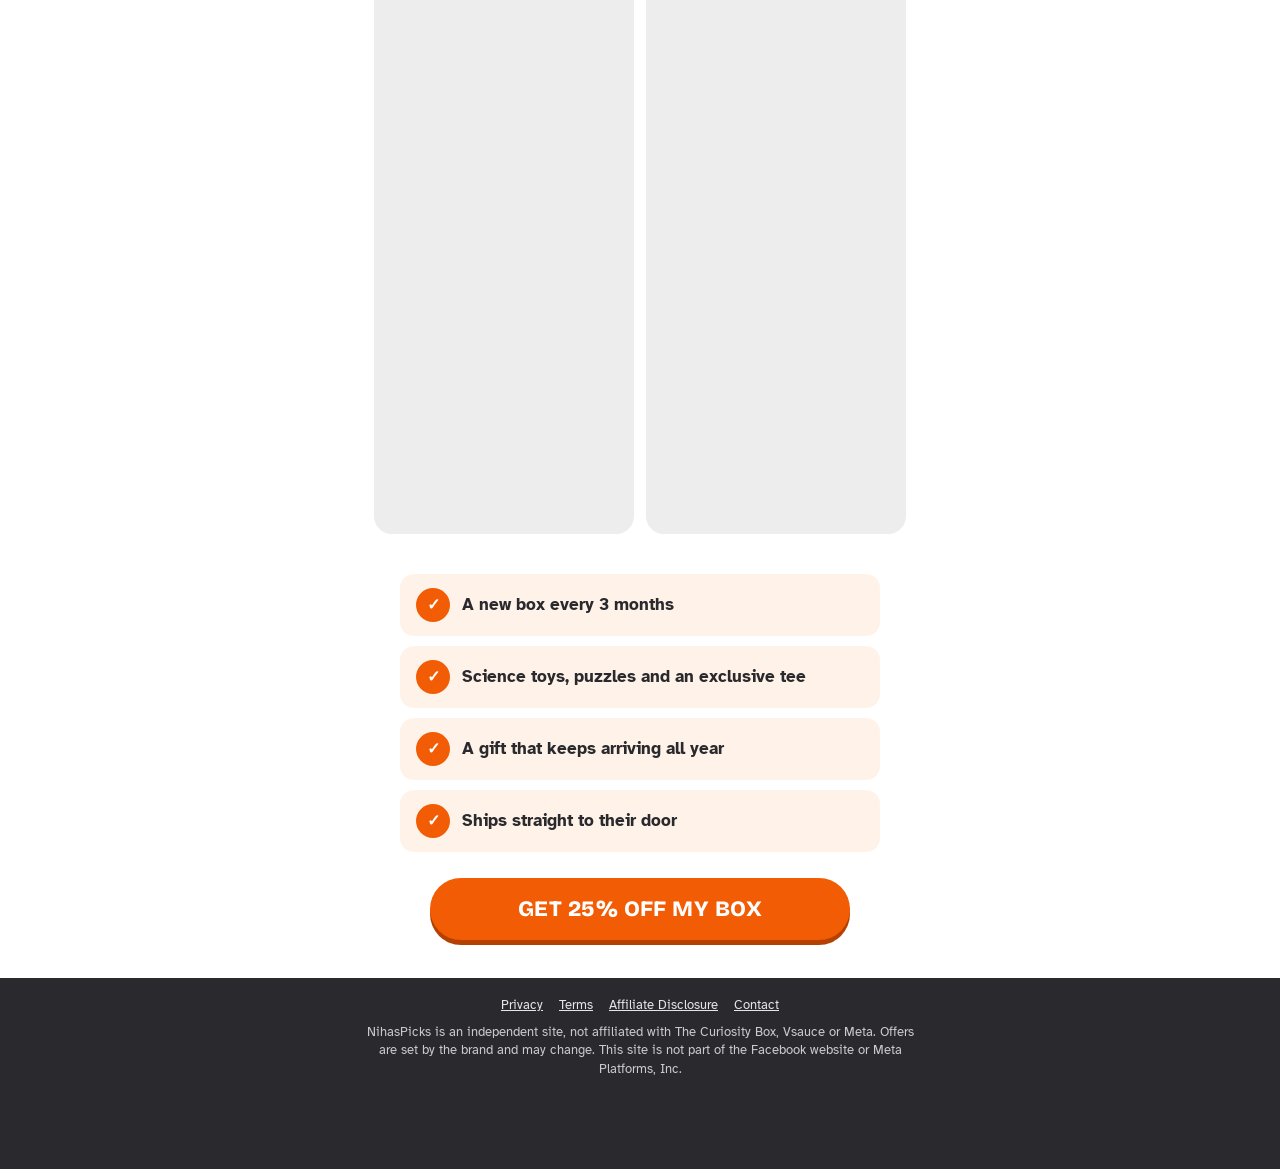
==== commit e9cceaf9: "Lander v2: CTA above the fold, sticky CTA, price line, consent banner only for Europe Co-Authored-By" ====
--- a/index.html
+++ b/index.html
@@ -6,10 +6,11 @@
 <title>The World's Best Science Toys, Delivered | NihasPicks</title>
 <meta name="description" content="The Curiosity Box from Vsauce: science toys, puzzles and an exclusive tee, delivered every 3 months. 25% off the first box with code MAX25.">
 <link rel="canonical" href="https://nihaspicks.com/">
+<meta name="facebook-domain-verification" content="nxmvdr4bkxywxf1azzcfv593r4doau" />
 <meta name="theme-color" content="#F25C05">
 <link rel="icon" href="/favicon.svg" type="image/svg+xml">
 <link rel="preload" href="/assets/fonts/bricolage-grotesque-latin-800-normal.woff2" as="font" type="font/woff2" crossorigin>
-<script defer src="/assets/main.js?v=1795300921"></script>
+<script defer src="/assets/main.js?v=1795365056"></script>
 <style>
 @font-face{font-family:"Bricolage";src:url(/assets/fonts/bricolage-grotesque-latin-800-normal.woff2) format("woff2");font-weight:800;font-display:swap}
 @font-face{font-family:"Atkinson";src:url(/assets/fonts/atkinson-hyperlegible-latin-400-normal.woff2) format("woff2");font-weight:400;font-display:swap}
@@ -97,6 +98,22 @@
 .hero-box img{position:relative;z-index:1;width:100%;height:auto;display:block}
 .hero-box .burst{right:-12px;top:-8px;z-index:2}
 @media (prefers-reduced-motion:no-preference){.hero-box img{animation:pop .7s cubic-bezier(.2,1.35,.4,1) both}}
+
+/* v2: above-the-fold CTA on phones */
+.banner{padding:16px 18px 26px}
+h1{font-size:clamp(30px,8.4vw,46px);margin:14px 0 8px}
+.sub{font-size:17px;margin-bottom:0}
+.hero-box{width:min(330px,60vw);margin:12px auto 2px}
+.hero-box .burst{width:92px;height:92px;font-size:11px;right:-30px;top:-10px}
+.banner .cta{margin:14px auto 10px;font-size:21px;padding:19px 22px}
+.banner .code{margin:0;padding:6px 8px 6px 14px;font-size:14px}
+.banner .code b{font-size:18px}
+.banner .code button{padding:8px 12px}
+.note{margin-top:10px;font-size:13.5px}
+.sticky-cta{position:fixed;left:12px;right:12px;bottom:12px;z-index:25;display:block;text-align:center;background:var(--char);color:#fff;text-decoration:none;font:800 18px/1 "Bricolage",sans-serif;text-transform:uppercase;border-radius:999px;padding:17px 20px;box-shadow:0 8px 24px -6px rgba(0,0,0,.5);transform:translateY(140%);transition:transform .25s ease}
+.sticky-cta.show{transform:none}
+body.has-sticky .foot{padding-bottom:90px}
+.consent{bottom:auto;top:12px}
 </style>
 </head>
 <body data-page="lander">
@@ -104,20 +121,19 @@
 <main class="banner">
   <div class="inner">
     <span class="brand"><i></i>The Curiosity Box by Vsauce</span>
-    <h1>The world's best <span>science toys</span>, delivered to your door</h1>
-    <p class="sub">Physics toys, puzzles and an exclusive tee. A new box every 3 months.</p>
+    <h1>The science toy box that makes them say <span>&ldquo;whoa&rdquo;</span></h1>
+    <p class="sub">Physics toys, puzzles and an exclusive tee, delivered every 3 months.</p>
 
     <div class="stage">
       <div class="hero-box">
-        <img src="/assets/hero-box-900.webp" srcset="/assets/hero-box-600.webp 600w, /assets/hero-box-900.webp 900w" sizes="(max-width:600px) 84vw, 400px" width="900" height="935" alt="An open Curiosity Box packed with a gyroscope, a puzzle cube, a book, a ruler and a poster" fetchpriority="high">
+        <img src="/assets/hero-box-900.webp" srcset="/assets/hero-box-600.webp 600w, /assets/hero-box-900.webp 900w" sizes="(max-width:600px) 60vw, 330px" width="900" height="935" alt="An open Curiosity Box packed with a gyroscope, a puzzle cube, a book, a ruler and a poster" fetchpriority="high">
         <div class="burst">Free Legacy Box with annual plan</div>
       </div>
     </div>
 
-    <div class="code">25% off your first box <b>MAX25</b><button type="button" data-copy="MAX25">Copy code</button></div>
-
-    <a class="cta" data-aff="home-cta" href="https://www.curiositybox.com/" data-href="https://afflat3e3.com/trk/lnk/993DE469-B85B-4026-9155-A42C27ABB56F/?o=26664&c=918277&a=804963&k=B3D18B2675C9BDAA4F6B37AB9E8E73CF&l=29279">Try it</a>
-    <p class="note">Opens the official Curiosity Box site. Final price shown at checkout.</p>
+    <a class="cta" data-aff="home-cta" href="https://www.curiositybox.com/" data-href="https://afflat3e3.com/trk/lnk/993DE469-B85B-4026-9155-A42C27ABB56F/?o=26664&c=918277&a=804963&k=B3D18B2675C9BDAA4F6B37AB9E8E73CF&l=29279">Get 25% off my box</a>
+    <div class="code">Use code <b>MAX25</b><button type="button" data-copy="MAX25">Copy</button></div>
+    <p class="note">From about $70 a box. Final price shown on the official site.</p>
   </div>
 </main>
 
@@ -137,13 +153,16 @@
   <ul class="facts">
     <li><span>✓</span>A new box every 3 months</li>
     <li><span>✓</span>Science toys, puzzles and an exclusive tee</li>
+    <li><span>✓</span>A gift that keeps arriving all year</li>
     <li><span>✓</span>Ships straight to their door</li>
   </ul>
 
   <div class="again">
-    <a class="cta" data-aff="cta-bottom" href="https://www.curiositybox.com/" data-href="https://afflat3e3.com/trk/lnk/993DE469-B85B-4026-9155-A42C27ABB56F/?o=26664&c=918277&a=804963&k=B3D18B2675C9BDAA4F6B37AB9E8E73CF&l=29279">Get 25% off with MAX25</a>
+    <a class="cta" data-aff="cta-bottom" href="https://www.curiositybox.com/" data-href="https://afflat3e3.com/trk/lnk/993DE469-B85B-4026-9155-A42C27ABB56F/?o=26664&c=918277&a=804963&k=B3D18B2675C9BDAA4F6B37AB9E8E73CF&l=29279">Get 25% off my box</a>
   </div>
 </section>
+
+<a class="sticky-cta" data-aff="cta-sticky" href="https://www.curiositybox.com/" data-href="https://afflat3e3.com/trk/lnk/993DE469-B85B-4026-9155-A42C27ABB56F/?o=26664&c=918277&a=804963&k=B3D18B2675C9BDAA4F6B37AB9E8E73CF&l=29279">Get 25% off with MAX25</a>
 
 <footer class="foot">
   <nav><a href="/privacy/">Privacy</a><a href="/terms/">Terms</a><a href="/disclosure/">Affiliate Disclosure</a><a href="/contact/">Contact</a></nav>
